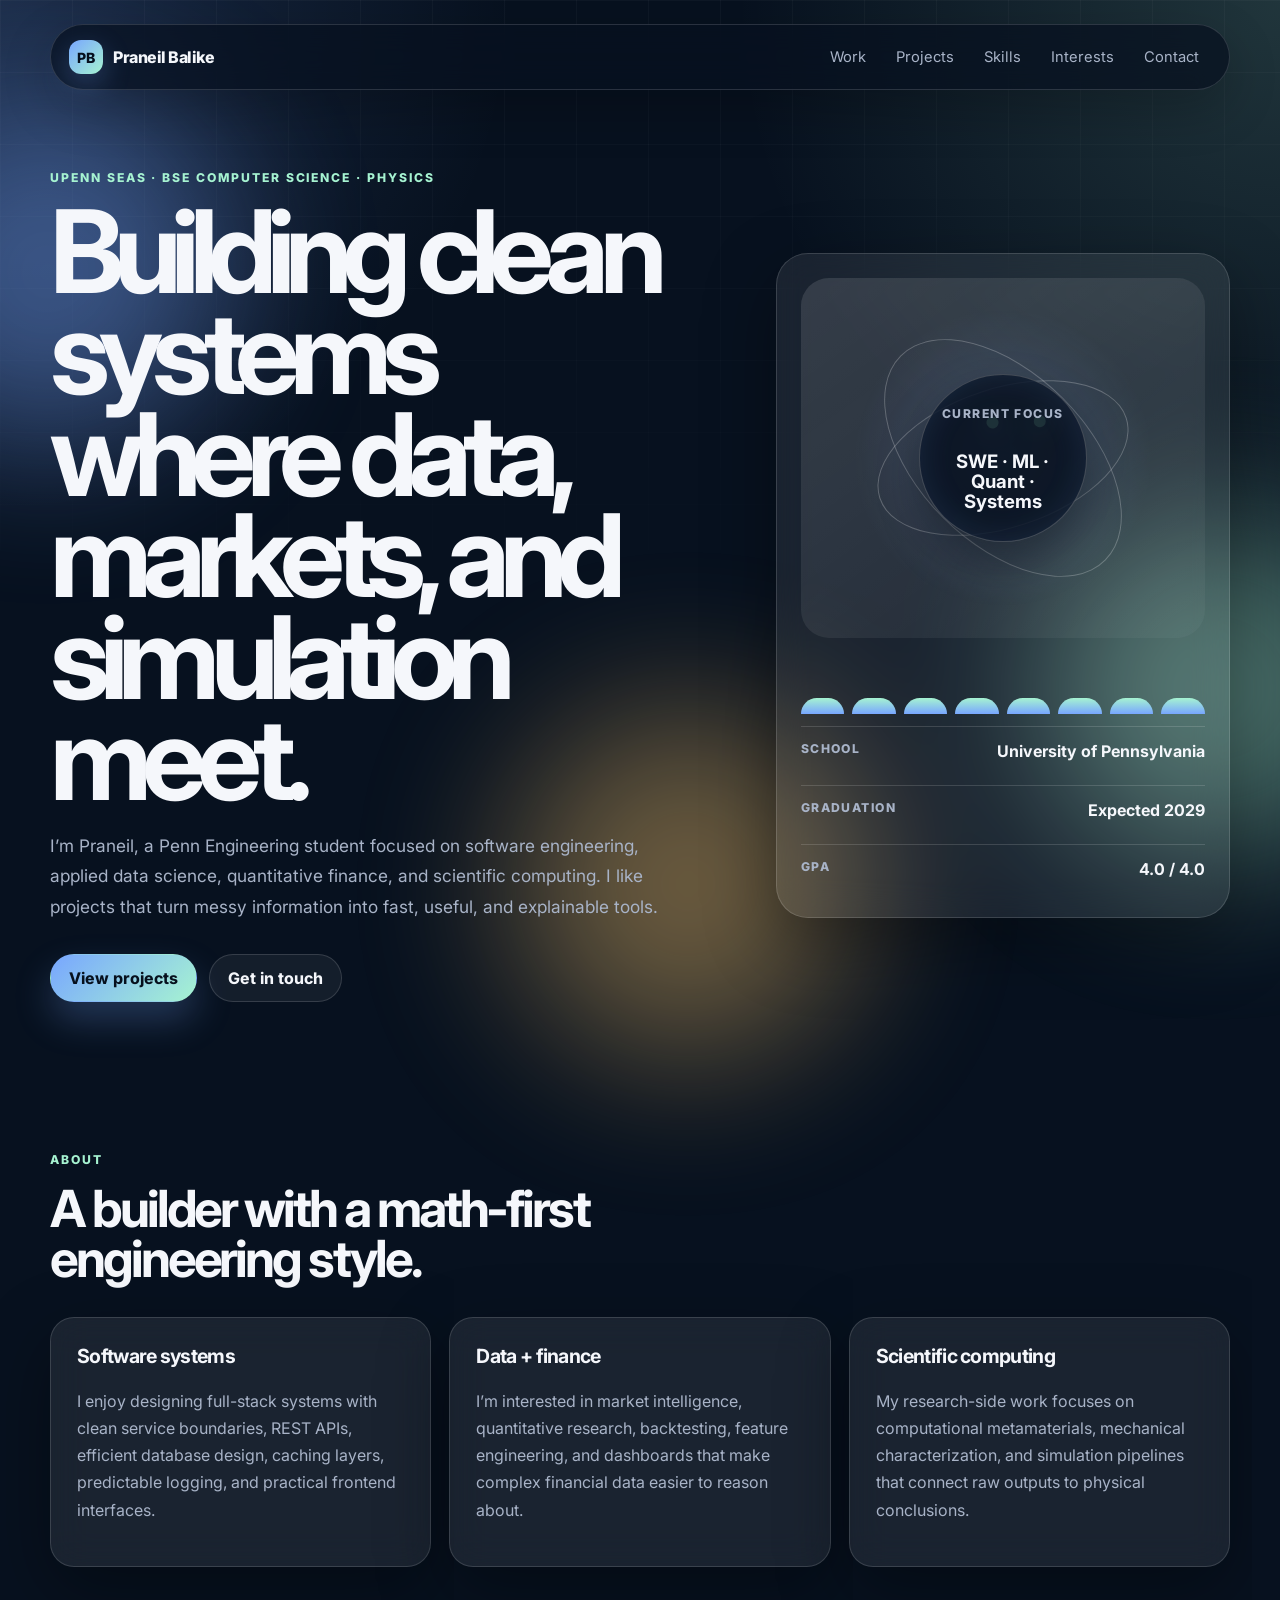
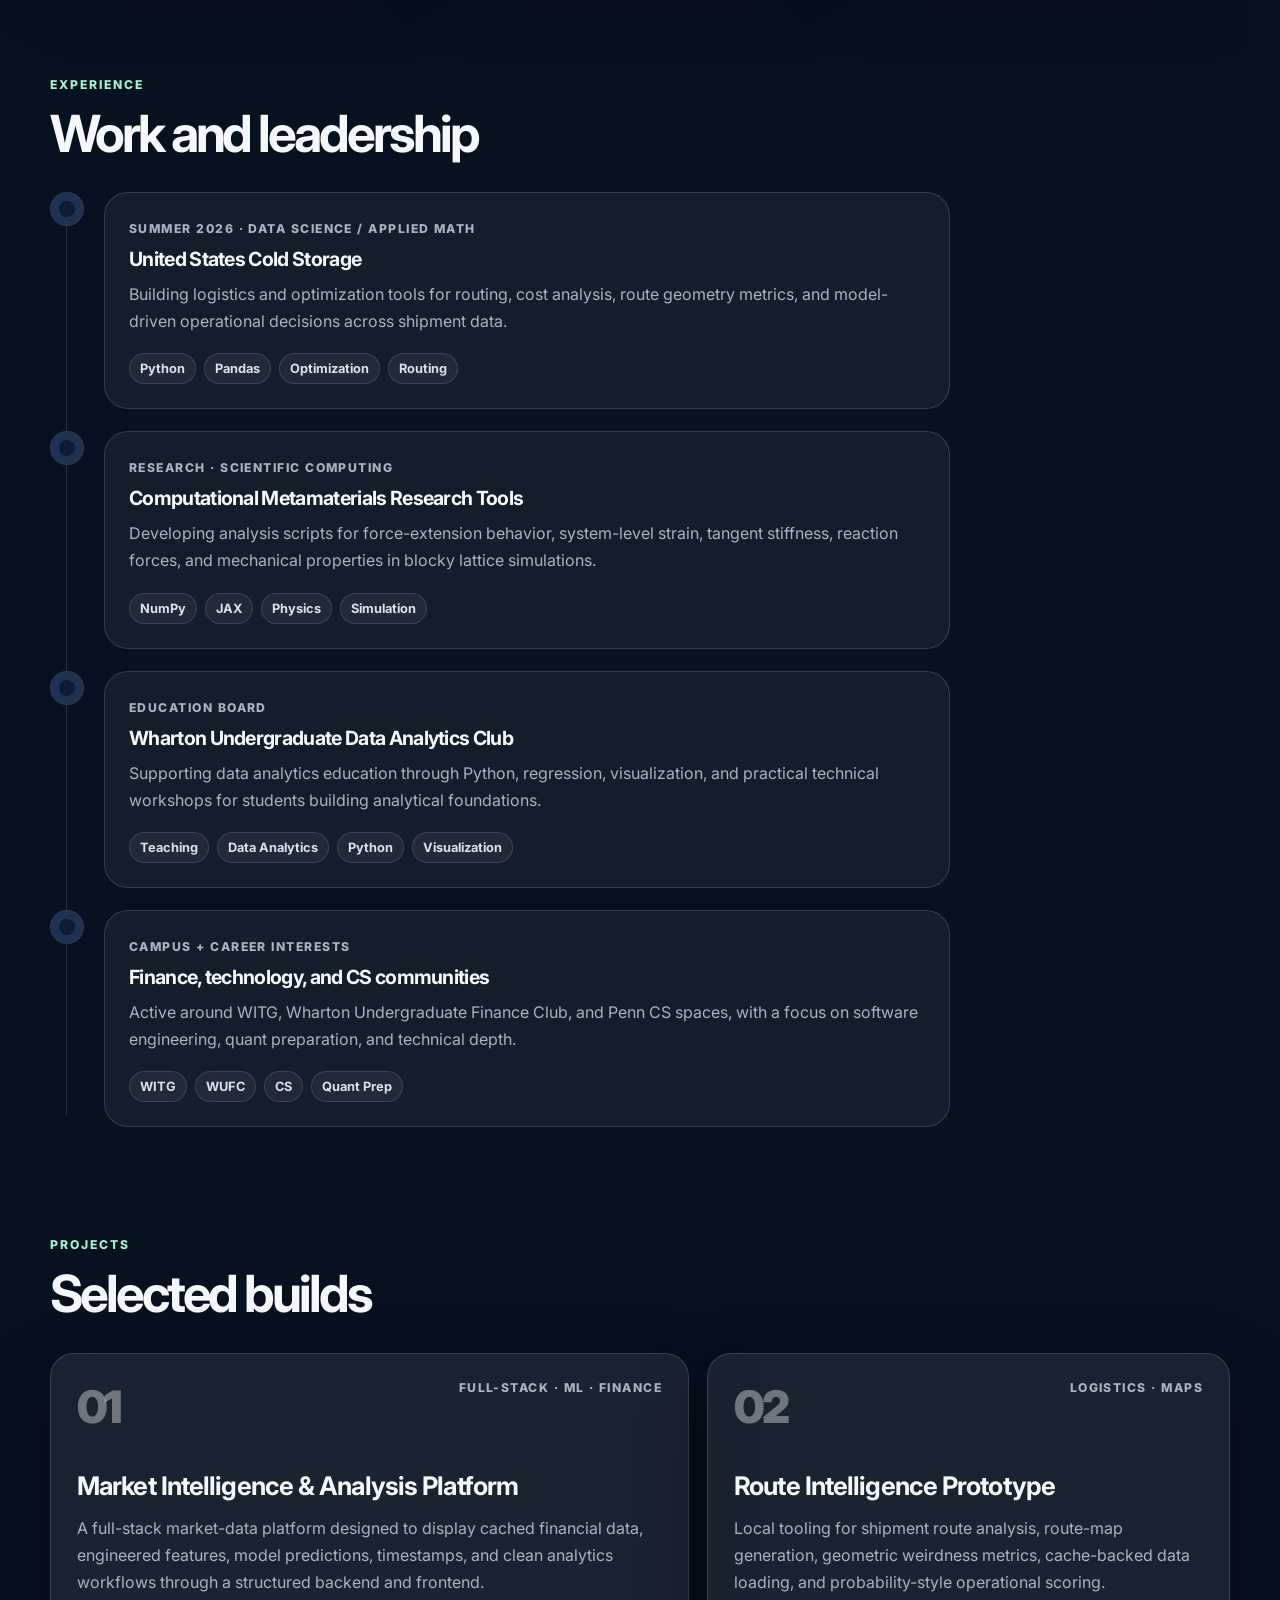
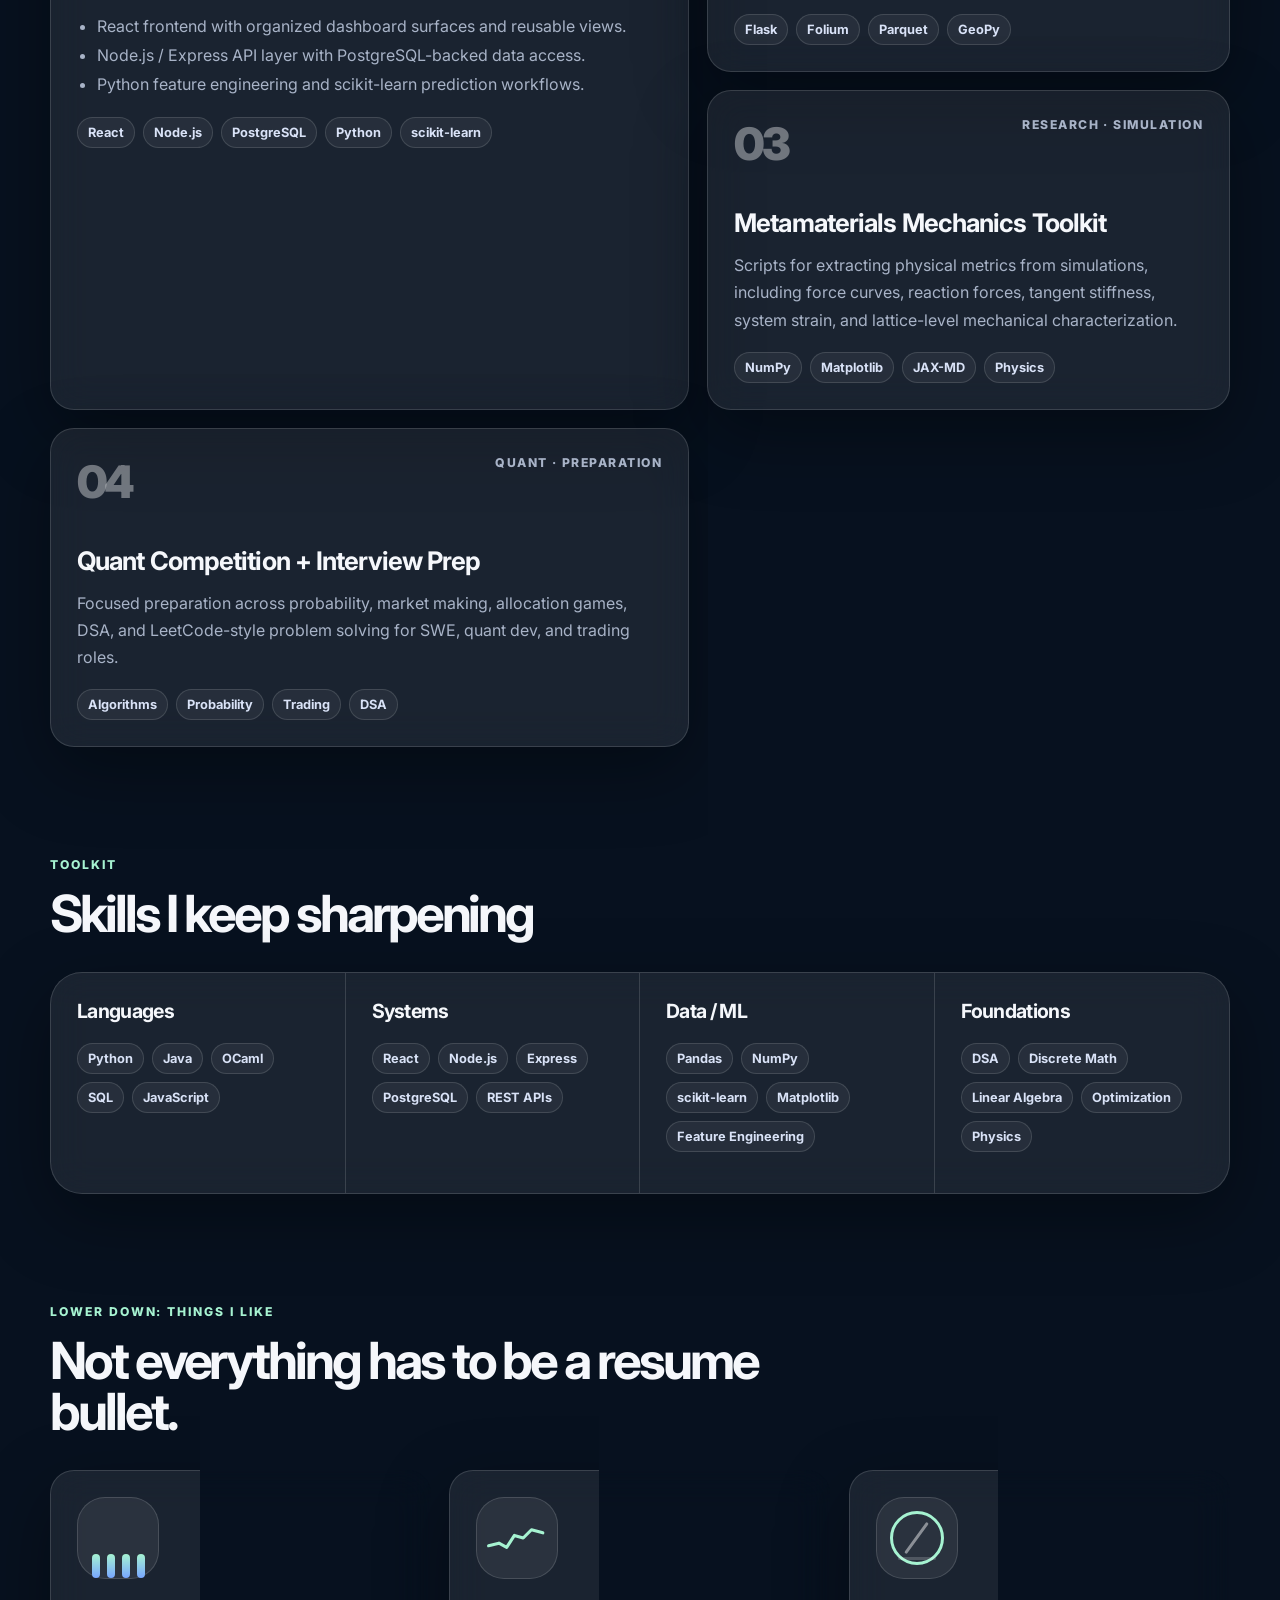
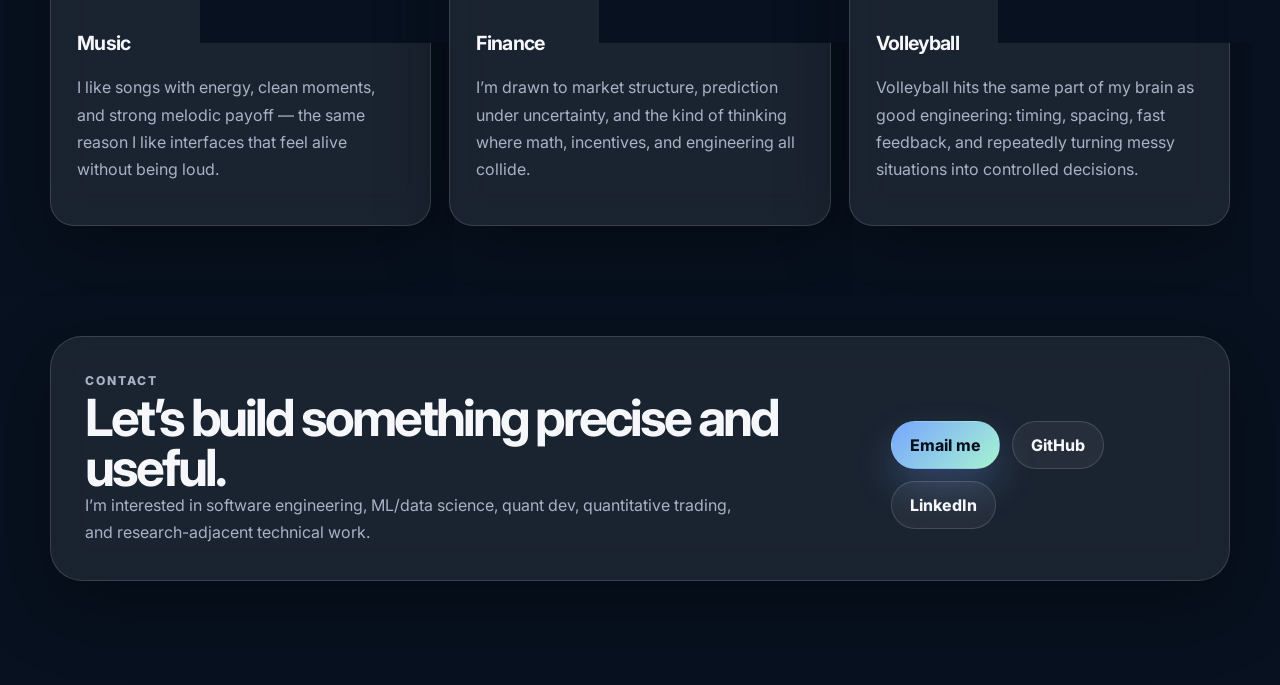
==== index.html @ a68d3786 "fixed directory" ====
<!DOCTYPE html>
<html lang="en">
  <head>
    <meta charset="UTF-8" />
    <meta name="viewport" content="width=device-width, initial-scale=1.0" />
    <meta
      name="description"
      content="Personal website for Praneil Balike — Computer Science and Physics student at the University of Pennsylvania building data systems, market intelligence tools, and scientific computing pipelines."
    />
    <title>Praneil Balike</title>
    <link rel="icon" type="image/svg+xml" href="assets/favicon.svg" />
    <link rel="preconnect" href="https://fonts.googleapis.com" />
    <link rel="preconnect" href="https://fonts.gstatic.com" crossorigin />
    <link
      href="https://fonts.googleapis.com/css2?family=Inter:wght@400;500;600;700;800&display=swap"
      rel="stylesheet"
    />
    <link rel="stylesheet" href="css/styles.css" />
  </head>
  <body>
    <div class="page-shell">
      <div class="ambient ambient-one"></div>
      <div class="ambient ambient-two"></div>
      <div class="ambient ambient-three"></div>

      <header class="site-header">
        <a class="brand" href="#top" aria-label="Praneil Balike home">
          <span class="brand-mark">PB</span>
          <span>Praneil Balike</span>
        </a>

        <nav class="nav-links" aria-label="Main navigation">
          <a href="#work">Work</a>
          <a href="#projects">Projects</a>
          <a href="#skills">Skills</a>
          <a href="#interests">Interests</a>
          <a href="#contact">Contact</a>
        </nav>

        <button class="nav-toggle" aria-label="Open navigation" aria-expanded="false">
          <span></span>
          <span></span>
        </button>
      </header>

      <main id="top">
        <section class="hero section-grid">
          <div class="hero-copy reveal">
            <p class="eyebrow">UPenn SEAS · BSE Computer Science · Physics</p>
            <h1>Building clean systems where data, markets, and simulation meet.</h1>
            <p class="hero-text">
              I’m Praneil, a Penn Engineering student focused on software engineering,
              applied data science, quantitative finance, and scientific computing. I like
              projects that turn messy information into fast, useful, and explainable tools.
            </p>
            <div class="hero-actions">
              <a class="button primary" href="#projects">View projects</a>
              <a class="button secondary" href="#contact">Get in touch</a>
            </div>
          </div>

          <aside class="hero-card reveal delay-1" aria-label="Profile snapshot">
            <div class="orbital-card">
              <div class="orbit orbit-one"></div>
              <div class="orbit orbit-two"></div>
              <div class="profile-core">
                <span class="core-label">Current focus</span>
                <strong>SWE · ML · Quant · Systems</strong>
              </div>
            </div>
            <div class="signal-strip">
              <span></span>
              <span></span>
              <span></span>
              <span></span>
              <span></span>
              <span></span>
              <span></span>
              <span></span>
            </div>
            <ul class="quick-stats">
              <li>
                <span>School</span>
                <strong>University of Pennsylvania</strong>
              </li>
              <li>
                <span>Graduation</span>
                <strong>Expected 2029</strong>
              </li>
              <li>
                <span>GPA</span>
                <strong>4.0 / 4.0</strong>
              </li>
            </ul>
          </aside>
        </section>

        <section class="section about reveal" aria-labelledby="about-title">
          <div class="section-heading">
            <p class="eyebrow">About</p>
            <h2 id="about-title">A builder with a math-first engineering style.</h2>
          </div>
          <div class="about-grid">
            <article class="glass-card">
              <h3>Software systems</h3>
              <p>
                I enjoy designing full-stack systems with clean service boundaries, REST APIs,
                efficient database design, caching layers, predictable logging, and practical
                frontend interfaces.
              </p>
            </article>
            <article class="glass-card">
              <h3>Data + finance</h3>
              <p>
                I’m interested in market intelligence, quantitative research, backtesting,
                feature engineering, and dashboards that make complex financial data easier to
                reason about.
              </p>
            </article>
            <article class="glass-card">
              <h3>Scientific computing</h3>
              <p>
                My research-side work focuses on computational metamaterials, mechanical
                characterization, and simulation pipelines that connect raw outputs to physical
                conclusions.
              </p>
            </article>
          </div>
        </section>

        <section class="section timeline-section" id="work" aria-labelledby="work-title">
          <div class="section-heading reveal">
            <p class="eyebrow">Experience</p>
            <h2 id="work-title">Work and leadership</h2>
          </div>

          <div class="timeline">
            <article class="timeline-item reveal">
              <div class="timeline-dot"></div>
              <div class="timeline-content">
                <span class="meta">Summer 2026 · Data Science / Applied Math</span>
                <h3>United States Cold Storage</h3>
                <p>
                  Building logistics and optimization tools for routing, cost analysis, route
                  geometry metrics, and model-driven operational decisions across shipment data.
                </p>
                <div class="tags">
                  <span>Python</span><span>Pandas</span><span>Optimization</span><span>Routing</span>
                </div>
              </div>
            </article>

            <article class="timeline-item reveal">
              <div class="timeline-dot"></div>
              <div class="timeline-content">
                <span class="meta">Research · Scientific Computing</span>
                <h3>Computational Metamaterials Research Tools</h3>
                <p>
                  Developing analysis scripts for force-extension behavior, system-level strain,
                  tangent stiffness, reaction forces, and mechanical properties in blocky lattice
                  simulations.
                </p>
                <div class="tags">
                  <span>NumPy</span><span>JAX</span><span>Physics</span><span>Simulation</span>
                </div>
              </div>
            </article>

            <article class="timeline-item reveal">
              <div class="timeline-dot"></div>
              <div class="timeline-content">
                <span class="meta">Education Board</span>
                <h3>Wharton Undergraduate Data Analytics Club</h3>
                <p>
                  Supporting data analytics education through Python, regression, visualization,
                  and practical technical workshops for students building analytical foundations.
                </p>
                <div class="tags">
                  <span>Teaching</span><span>Data Analytics</span><span>Python</span><span>Visualization</span>
                </div>
              </div>
            </article>

            <article class="timeline-item reveal">
              <div class="timeline-dot"></div>
              <div class="timeline-content">
                <span class="meta">Campus + career interests</span>
                <h3>Finance, technology, and CS communities</h3>
                <p>
                  Active around WITG, Wharton Undergraduate Finance Club, and Penn CS spaces,
                  with a focus on software engineering, quant preparation, and technical depth.
                </p>
                <div class="tags">
                  <span>WITG</span><span>WUFC</span><span>CS</span><span>Quant Prep</span>
                </div>
              </div>
            </article>
          </div>
        </section>

        <section class="section projects" id="projects" aria-labelledby="projects-title">
          <div class="section-heading reveal">
            <p class="eyebrow">Projects</p>
            <h2 id="projects-title">Selected builds</h2>
          </div>

          <div class="project-grid">
            <article class="project-card featured reveal">
              <div class="project-topline">
                <span>01</span>
                <div class="project-status">Full-stack · ML · Finance</div>
              </div>
              <h3>Market Intelligence & Analysis Platform</h3>
              <p>
                A full-stack market-data platform designed to display cached financial data,
                engineered features, model predictions, timestamps, and clean analytics workflows
                through a structured backend and frontend.
              </p>
              <ul>
                <li>React frontend with organized dashboard surfaces and reusable views.</li>
                <li>Node.js / Express API layer with PostgreSQL-backed data access.</li>
                <li>Python feature engineering and scikit-learn prediction workflows.</li>
              </ul>
              <div class="tags">
                <span>React</span><span>Node.js</span><span>PostgreSQL</span><span>Python</span><span>scikit-learn</span>
              </div>
            </article>

            <article class="project-card reveal delay-1">
              <div class="project-topline">
                <span>02</span>
                <div class="project-status">Logistics · Maps</div>
              </div>
              <h3>Route Intelligence Prototype</h3>
              <p>
                Local tooling for shipment route analysis, route-map generation, geometric
                weirdness metrics, cache-backed data loading, and probability-style operational
                scoring.
              </p>
              <div class="tags">
                <span>Flask</span><span>Folium</span><span>Parquet</span><span>GeoPy</span>
              </div>
            </article>

            <article class="project-card reveal delay-2">
              <div class="project-topline">
                <span>03</span>
                <div class="project-status">Research · Simulation</div>
              </div>
              <h3>Metamaterials Mechanics Toolkit</h3>
              <p>
                Scripts for extracting physical metrics from simulations, including force curves,
                reaction forces, tangent stiffness, system strain, and lattice-level mechanical
                characterization.
              </p>
              <div class="tags">
                <span>NumPy</span><span>Matplotlib</span><span>JAX-MD</span><span>Physics</span>
              </div>
            </article>

            <article class="project-card reveal delay-3">
              <div class="project-topline">
                <span>04</span>
                <div class="project-status">Quant · Preparation</div>
              </div>
              <h3>Quant Competition + Interview Prep</h3>
              <p>
                Focused preparation across probability, market making, allocation games, DSA,
                and LeetCode-style problem solving for SWE, quant dev, and trading roles.
              </p>
              <div class="tags">
                <span>Algorithms</span><span>Probability</span><span>Trading</span><span>DSA</span>
              </div>
            </article>
          </div>
        </section>

        <section class="section skills" id="skills" aria-labelledby="skills-title">
          <div class="section-heading reveal">
            <p class="eyebrow">Toolkit</p>
            <h2 id="skills-title">Skills I keep sharpening</h2>
          </div>

          <div class="skill-board reveal">
            <div class="skill-column">
              <h3>Languages</h3>
              <div class="skill-pills">
                <span>Python</span><span>Java</span><span>OCaml</span><span>SQL</span><span>JavaScript</span>
              </div>
            </div>
            <div class="skill-column">
              <h3>Systems</h3>
              <div class="skill-pills">
                <span>React</span><span>Node.js</span><span>Express</span><span>PostgreSQL</span><span>REST APIs</span>
              </div>
            </div>
            <div class="skill-column">
              <h3>Data / ML</h3>
              <div class="skill-pills">
                <span>Pandas</span><span>NumPy</span><span>scikit-learn</span><span>Matplotlib</span><span>Feature Engineering</span>
              </div>
            </div>
            <div class="skill-column">
              <h3>Foundations</h3>
              <div class="skill-pills">
                <span>DSA</span><span>Discrete Math</span><span>Linear Algebra</span><span>Optimization</span><span>Physics</span>
              </div>
            </div>
          </div>
        </section>

        <section class="section interests" id="interests" aria-labelledby="interests-title">
          <div class="section-heading reveal">
            <p class="eyebrow">Lower down: things I like</p>
            <h2 id="interests-title">Not everything has to be a resume bullet.</h2>
          </div>

          <div class="interest-grid">
            <article class="interest-card music reveal">
              <div class="icon-wrap music-bars" aria-hidden="true">
                <span></span><span></span><span></span><span></span>
              </div>
              <h3>Music</h3>
              <p>
                I like songs with energy, clean moments, and strong melodic payoff — the same
                reason I like interfaces that feel alive without being loud.
              </p>
            </article>

            <article class="interest-card finance reveal delay-1">
              <div class="icon-wrap mini-chart" aria-hidden="true">
                <svg viewBox="0 0 120 60" role="img">
                  <polyline points="5,45 25,40 40,48 55,25 72,30 88,14 110,20" />
                </svg>
              </div>
              <h3>Finance</h3>
              <p>
                I’m drawn to market structure, prediction under uncertainty, and the kind of
                thinking where math, incentives, and engineering all collide.
              </p>
            </article>

            <article class="interest-card volleyball reveal delay-2">
              <div class="icon-wrap volleyball-orbit" aria-hidden="true">
                <span></span>
              </div>
              <h3>Volleyball</h3>
              <p>
                Volleyball hits the same part of my brain as good engineering: timing, spacing,
                fast feedback, and repeatedly turning messy situations into controlled decisions.
              </p>
            </article>
          </div>
        </section>

        <section class="section contact reveal" id="contact" aria-labelledby="contact-title">
          <div>
            <p class="eyebrow">Contact</p>
            <h2 id="contact-title">Let’s build something precise and useful.</h2>
            <p>
              I’m interested in software engineering, ML/data science, quant dev, quantitative
              trading, and research-adjacent technical work.
            </p>
          </div>
          <div class="contact-actions">
            <a class="button primary" href="mailto:your.email@example.com">Email me</a>
            <a class="button secondary" href="https://github.com/your-github-username" target="_blank" rel="noreferrer">GitHub</a>
            <a class="button secondary" href="https://www.linkedin.com/in/your-linkedin-slug" target="_blank" rel="noreferrer">LinkedIn</a>
          </div>
        </section>
      </main>
    </div>

    <script src="js/main.js"></script>
  </body>
</html>
---- css/styles.css ----
:root {
  --bg: #07111f;
  --bg-soft: #0d1c30;
  --card: rgba(255, 255, 255, 0.08);
  --card-strong: rgba(255, 255, 255, 0.13);
  --text: #f5f7fb;
  --muted: #a8b3c7;
  --line: rgba(255, 255, 255, 0.14);
  --accent: #78a6ff;
  --accent-strong: #a6f3d1;
  --accent-warm: #f5c26b;
  --shadow: 0 24px 70px rgba(0, 0, 0, 0.35);
  --radius-xl: 32px;
  --radius-lg: 24px;
  --radius-md: 18px;
  --max-width: 1180px;
}

* {
  box-sizing: border-box;
}

html {
  scroll-behavior: smooth;
}

body {
  margin: 0;
  font-family: "Inter", system-ui, -apple-system, BlinkMacSystemFont, "Segoe UI", sans-serif;
  color: var(--text);
  background:
    radial-gradient(circle at top left, rgba(120, 166, 255, 0.18), transparent 32rem),
    radial-gradient(circle at top right, rgba(166, 243, 209, 0.16), transparent 34rem),
    var(--bg);
  min-height: 100vh;
  overflow-x: hidden;
}

body.nav-open {
  overflow: hidden;
}

body::before {
  content: "";
  position: fixed;
  inset: 0;
  pointer-events: none;
  background-image:
    linear-gradient(rgba(255, 255, 255, 0.035) 1px, transparent 1px),
    linear-gradient(90deg, rgba(255, 255, 255, 0.035) 1px, transparent 1px);
  background-size: 72px 72px;
  mask-image: linear-gradient(to bottom, rgba(0, 0, 0, 0.9), transparent 75%);
}

a {
  color: inherit;
  text-decoration: none;
}

button,
a {
  -webkit-tap-highlight-color: transparent;
}

.page-shell {
  position: relative;
  isolation: isolate;
  padding: 24px;
}

.ambient {
  position: fixed;
  width: 22rem;
  height: 22rem;
  border-radius: 999px;
  filter: blur(80px);
  opacity: 0.42;
  pointer-events: none;
  z-index: -1;
  animation: drift 14s ease-in-out infinite alternate;
}

.ambient-one {
  top: 6rem;
  left: -8rem;
  background: var(--accent);
}

.ambient-two {
  right: -7rem;
  top: 32rem;
  background: var(--accent-strong);
  animation-delay: -4s;
}

.ambient-three {
  left: 40%;
  bottom: -10rem;
  background: var(--accent-warm);
  animation-delay: -8s;
}

@keyframes drift {
  from {
    transform: translate3d(0, 0, 0) scale(1);
  }
  to {
    transform: translate3d(42px, -28px, 0) scale(1.08);
  }
}

.site-header {
  width: min(var(--max-width), calc(100vw - 48px));
  margin: 0 auto;
  position: sticky;
  top: 18px;
  z-index: 20;
  display: flex;
  align-items: center;
  justify-content: space-between;
  gap: 24px;
  padding: 14px 18px;
  border: 1px solid var(--line);
  background: rgba(7, 17, 31, 0.74);
  backdrop-filter: blur(18px);
  border-radius: 999px;
  box-shadow: 0 18px 50px rgba(0, 0, 0, 0.22);
}

.brand {
  display: inline-flex;
  align-items: center;
  gap: 10px;
  font-weight: 800;
  letter-spacing: -0.03em;
}

.brand-mark {
  display: grid;
  place-items: center;
  width: 34px;
  height: 34px;
  border-radius: 12px;
  background: linear-gradient(135deg, var(--accent), var(--accent-strong));
  color: #06101d;
  font-size: 0.88rem;
  box-shadow: 0 10px 28px rgba(120, 166, 255, 0.28);
}

.nav-links {
  display: flex;
  align-items: center;
  gap: 6px;
  color: var(--muted);
  font-size: 0.92rem;
}

.nav-links a {
  padding: 9px 12px;
  border-radius: 999px;
  transition: color 180ms ease, background 180ms ease;
}

.nav-links a:hover,
.nav-links a:focus-visible {
  color: var(--text);
  background: rgba(255, 255, 255, 0.08);
}

.nav-toggle {
  display: none;
  border: 0;
  background: transparent;
  color: var(--text);
  width: 42px;
  height: 42px;
  border-radius: 14px;
  cursor: pointer;
}

.nav-toggle span {
  display: block;
  width: 21px;
  height: 2px;
  margin: 6px auto;
  background: var(--text);
  transition: transform 180ms ease;
}

main {
  width: min(var(--max-width), calc(100vw - 48px));
  margin: 0 auto;
}

.section {
  margin-top: 110px;
}

.section-grid {
  display: grid;
  grid-template-columns: minmax(0, 1.08fr) minmax(320px, 0.72fr);
  gap: 44px;
  align-items: center;
}

.hero {
  min-height: calc(100vh - 120px);
  padding: 80px 0 40px;
}

.eyebrow {
  margin: 0 0 16px;
  color: var(--accent-strong);
  text-transform: uppercase;
  letter-spacing: 0.16em;
  font-size: 0.76rem;
  font-weight: 800;
}

h1,
h2,
h3,
p {
  margin-top: 0;
}

h1 {
  max-width: 800px;
  margin-bottom: 22px;
  font-size: clamp(3.3rem, 9vw, 7.9rem);
  line-height: 0.88;
  letter-spacing: -0.085em;
}

h2 {
  margin-bottom: 0;
  font-size: clamp(2rem, 4vw, 4rem);
  line-height: 0.98;
  letter-spacing: -0.06em;
}

h3 {
  font-size: 1.22rem;
  letter-spacing: -0.035em;
}

.hero-text {
  max-width: 650px;
  color: var(--muted);
  font-size: 1.08rem;
  line-height: 1.75;
}

.hero-actions,
.contact-actions {
  display: flex;
  flex-wrap: wrap;
  gap: 12px;
  margin-top: 32px;
}

.button {
  display: inline-flex;
  align-items: center;
  justify-content: center;
  min-height: 48px;
  padding: 0 18px;
  border-radius: 999px;
  border: 1px solid var(--line);
  font-weight: 750;
  transition: transform 180ms ease, border-color 180ms ease, background 180ms ease;
}

.button:hover,
.button:focus-visible {
  transform: translateY(-2px);
}

.button.primary {
  background: linear-gradient(135deg, var(--accent), var(--accent-strong));
  color: #06101d;
  border-color: transparent;
  box-shadow: 0 18px 36px rgba(120, 166, 255, 0.25);
}

.button.secondary {
  color: var(--text);
  background: rgba(255, 255, 255, 0.055);
}

.hero-card,
.glass-card,
.project-card,
.skill-board,
.interest-card,
.contact {
  border: 1px solid var(--line);
  background: var(--card);
  box-shadow: var(--shadow);
  backdrop-filter: blur(18px);
}

.hero-card {
  padding: 24px;
  border-radius: var(--radius-xl);
  overflow: hidden;
}

.orbital-card {
  position: relative;
  display: grid;
  place-items: center;
  height: 360px;
  border-radius: 28px;
  background:
    linear-gradient(145deg, rgba(255, 255, 255, 0.12), rgba(255, 255, 255, 0.035)),
    radial-gradient(circle at 50% 50%, rgba(120, 166, 255, 0.2), transparent 55%);
  overflow: hidden;
}

.orbit {
  position: absolute;
  border: 1px solid rgba(255, 255, 255, 0.24);
  border-radius: 50%;
  animation: spin 18s linear infinite;
}

.orbit::before {
  content: "";
  position: absolute;
  width: 12px;
  height: 12px;
  border-radius: 999px;
  background: var(--accent-strong);
  top: 26px;
  left: 48%;
  box-shadow: 0 0 22px var(--accent-strong);
}

.orbit-one {
  width: 260px;
  height: 140px;
  transform: rotate(-18deg);
}

.orbit-two {
  width: 290px;
  height: 170px;
  transform: rotate(45deg);
  animation-duration: 26s;
  animation-direction: reverse;
}

.profile-core {
  position: relative;
  z-index: 2;
  width: 168px;
  height: 168px;
  display: grid;
  place-items: center;
  text-align: center;
  padding: 20px;
  border-radius: 50%;
  background: rgba(7, 17, 31, 0.86);
  border: 1px solid rgba(255, 255, 255, 0.22);
  box-shadow: inset 0 0 32px rgba(120, 166, 255, 0.12), 0 20px 40px rgba(0, 0, 0, 0.35);
}

.profile-core strong {
  display: block;
  margin-top: 8px;
  line-height: 1.08;
  font-size: 1.16rem;
}

.core-label,
.quick-stats span,
.meta,
.project-status {
  color: var(--muted);
  font-size: 0.76rem;
  text-transform: uppercase;
  letter-spacing: 0.12em;
  font-weight: 800;
}

@keyframes spin {
  from {
    rotate: 0deg;
  }
  to {
    rotate: 360deg;
  }
}

.signal-strip {
  display: grid;
  grid-template-columns: repeat(8, 1fr);
  gap: 8px;
  align-items: end;
  height: 54px;
  margin: 22px 0 12px;
}

.signal-strip span {
  display: block;
  border-radius: 999px 999px 8px 8px;
  background: linear-gradient(to top, var(--accent), var(--accent-strong));
  min-height: 16px;
  animation: equalize 1.7s ease-in-out infinite;
}

.signal-strip span:nth-child(2n) {
  animation-delay: -0.4s;
}

.signal-strip span:nth-child(3n) {
  animation-delay: -0.8s;
}

.signal-strip span:nth-child(4n) {
  animation-delay: -1.2s;
}

@keyframes equalize {
  0%,
  100% {
    height: 22px;
    opacity: 0.62;
  }
  50% {
    height: 54px;
    opacity: 1;
  }
}

.quick-stats {
  list-style: none;
  padding: 0;
  margin: 0;
  display: grid;
  gap: 10px;
}

.quick-stats li {
  display: flex;
  justify-content: space-between;
  gap: 18px;
  padding: 14px 0;
  border-top: 1px solid var(--line);
}

.quick-stats strong {
  text-align: right;
}

.section-heading {
  max-width: 780px;
  margin-bottom: 34px;
}

.about-grid {
  display: grid;
  grid-template-columns: repeat(3, 1fr);
  gap: 18px;
}

.glass-card,
.project-card,
.interest-card {
  border-radius: var(--radius-lg);
  padding: 26px;
}

.glass-card p,
.project-card p,
.timeline-content p,
.interest-card p,
.contact p {
  color: var(--muted);
  line-height: 1.7;
}

.timeline {
  position: relative;
  display: grid;
  gap: 22px;
  max-width: 900px;
}

.timeline::before {
  content: "";
  position: absolute;
  left: 16px;
  top: 12px;
  bottom: 12px;
  width: 1px;
  background: var(--line);
}

.timeline-item {
  position: relative;
  display: grid;
  grid-template-columns: 34px minmax(0, 1fr);
  gap: 20px;
}

.timeline-dot {
  position: relative;
  z-index: 1;
  width: 34px;
  height: 34px;
  border-radius: 999px;
  border: 1px solid var(--line);
  background: var(--bg-soft);
  box-shadow: inset 0 0 0 8px rgba(120, 166, 255, 0.16);
}

.timeline-content {
  padding: 24px;
  border: 1px solid var(--line);
  border-radius: var(--radius-lg);
  background: rgba(255, 255, 255, 0.055);
}

.timeline-content h3 {
  margin: 10px 0 10px;
}

.tags,
.skill-pills {
  display: flex;
  flex-wrap: wrap;
  gap: 8px;
  margin-top: 18px;
}

.tags span,
.skill-pills span {
  padding: 7px 10px;
  border: 1px solid rgba(255, 255, 255, 0.13);
  border-radius: 999px;
  color: #d9e2f7;
  background: rgba(255, 255, 255, 0.055);
  font-size: 0.8rem;
  font-weight: 700;
}

.project-grid {
  display: grid;
  grid-template-columns: 1.1fr 0.9fr;
  gap: 18px;
}

.project-card {
  position: relative;
  overflow: hidden;
  transition: transform 180ms ease, border-color 180ms ease, background 180ms ease;
}

.project-card::after {
  content: "";
  position: absolute;
  inset: auto -20% -55% -20%;
  height: 220px;
  background: radial-gradient(circle at center, rgba(120, 166, 255, 0.16), transparent 70%);
  opacity: 0;
  transition: opacity 180ms ease;
}

.project-card:hover {
  transform: translateY(-4px);
  border-color: rgba(166, 243, 209, 0.32);
  background: var(--card-strong);
}

.project-card:hover::after {
  opacity: 1;
}

.project-card.featured {
  grid-row: span 2;
}

.project-topline {
  display: flex;
  justify-content: space-between;
  gap: 18px;
  margin-bottom: 36px;
}

.project-topline > span {
  color: rgba(255, 255, 255, 0.38);
  font-weight: 900;
  font-size: 2.8rem;
  letter-spacing: -0.08em;
}

.project-card h3 {
  font-size: clamp(1.5rem, 2vw, 2.2rem);
  margin-bottom: 14px;
}

.project-card ul {
  color: var(--muted);
  line-height: 1.8;
  padding-left: 20px;
}

.skill-board {
  border-radius: var(--radius-xl);
  display: grid;
  grid-template-columns: repeat(4, 1fr);
  gap: 0;
  overflow: hidden;
}

.skill-column {
  padding: 26px;
  min-height: 220px;
  border-right: 1px solid var(--line);
}

.skill-column:last-child {
  border-right: 0;
}

.skill-column h3 {
  margin-bottom: 20px;
}

.interest-grid {
  display: grid;
  grid-template-columns: repeat(3, 1fr);
  gap: 18px;
}

.interest-card {
  min-height: 320px;
  display: flex;
  flex-direction: column;
  justify-content: space-between;
}

.icon-wrap {
  display: grid;
  place-items: center;
  width: 82px;
  height: 82px;
  border-radius: 28px;
  background: rgba(255, 255, 255, 0.07);
  border: 1px solid var(--line);
  margin-bottom: 52px;
}

.music-bars {
  display: flex;
  align-items: end;
  justify-content: center;
  gap: 7px;
}

.music-bars span {
  width: 8px;
  height: 24px;
  border-radius: 999px;
  background: linear-gradient(to top, var(--accent), var(--accent-strong));
  animation: equalize 1.2s ease-in-out infinite;
}

.music-bars span:nth-child(2) {
  animation-delay: -0.2s;
}

.music-bars span:nth-child(3) {
  animation-delay: -0.5s;
}

.music-bars span:nth-child(4) {
  animation-delay: -0.8s;
}

.mini-chart svg {
  width: 62px;
  height: 40px;
}

.mini-chart polyline {
  fill: none;
  stroke: var(--accent-strong);
  stroke-width: 6;
  stroke-linecap: round;
  stroke-linejoin: round;
  stroke-dasharray: 170;
  animation: drawLine 2.4s ease-in-out infinite alternate;
}

@keyframes drawLine {
  from {
    stroke-dashoffset: 170;
  }
  to {
    stroke-dashoffset: 0;
  }
}

.volleyball-orbit {
  position: relative;
}

.volleyball-orbit::before,
.volleyball-orbit::after,
.volleyball-orbit span {
  content: "";
  position: absolute;
  border-radius: 999px;
}

.volleyball-orbit::before {
  width: 48px;
  height: 48px;
  border: 3px solid var(--accent-strong);
  animation: ballFloat 2.2s ease-in-out infinite;
}

.volleyball-orbit::after {
  width: 38px;
  height: 3px;
  background: rgba(255, 255, 255, 0.18);
  bottom: 18px;
  animation: shadowPulse 2.2s ease-in-out infinite;
}

.volleyball-orbit span {
  width: 3px;
  height: 38px;
  background: rgba(255, 255, 255, 0.46);
  rotate: 36deg;
  animation: ballFloat 2.2s ease-in-out infinite;
}

@keyframes ballFloat {
  0%,
  100% {
    transform: translateY(7px) rotate(0deg);
  }
  50% {
    transform: translateY(-8px) rotate(18deg);
  }
}

@keyframes shadowPulse {
  0%,
  100% {
    transform: scaleX(1);
    opacity: 0.32;
  }
  50% {
    transform: scaleX(0.62);
    opacity: 0.16;
  }
}

.contact {
  display: flex;
  align-items: center;
  justify-content: space-between;
  gap: 32px;
  border-radius: var(--radius-xl);
  padding: 34px;
  margin-bottom: 80px;
}

.contact p {
  max-width: 660px;
  margin-bottom: 0;
}

.reveal {
  opacity: 0;
  transform: translateY(24px);
  transition: opacity 650ms ease, transform 650ms ease;
}

.reveal.visible {
  opacity: 1;
  transform: translateY(0);
}

.delay-1 {
  transition-delay: 90ms;
}

.delay-2 {
  transition-delay: 180ms;
}

.delay-3 {
  transition-delay: 270ms;
}

@media (max-width: 900px) {
  .page-shell {
    padding: 16px;
  }

  .site-header,
  main {
    width: min(var(--max-width), calc(100vw - 32px));
  }

  .nav-toggle {
    display: block;
  }

  .nav-links {
    position: fixed;
    inset: 78px 16px auto 16px;
    display: grid;
    gap: 8px;
    padding: 16px;
    border: 1px solid var(--line);
    border-radius: 24px;
    background: rgba(7, 17, 31, 0.96);
    box-shadow: var(--shadow);
    opacity: 0;
    pointer-events: none;
    transform: translateY(-10px);
    transition: opacity 180ms ease, transform 180ms ease;
  }

  .nav-links.open {
    opacity: 1;
    pointer-events: auto;
    transform: translateY(0);
  }

  .nav-open .nav-toggle span:first-child {
    transform: translateY(4px) rotate(45deg);
  }

  .nav-open .nav-toggle span:last-child {
    transform: translateY(-4px) rotate(-45deg);
  }

  .section-grid,
  .about-grid,
  .project-grid,
  .skill-board,
  .interest-grid,
  .contact {
    grid-template-columns: 1fr;
  }

  .hero {
    padding-top: 72px;
  }

  .hero-card {
    max-width: 520px;
  }

  .skill-column {
    border-right: 0;
    border-bottom: 1px solid var(--line);
    min-height: auto;
  }

  .skill-column:last-child {
    border-bottom: 0;
  }

  .project-card.featured {
    grid-row: auto;
  }

  .contact {
    align-items: stretch;
  }
}

@media (max-width: 560px) {
  .site-header {
    border-radius: 22px;
  }

  .brand span:last-child {
    display: none;
  }

  h1 {
    font-size: clamp(3rem, 18vw, 4.7rem);
  }

  .section {
    margin-top: 84px;
  }

  .hero-actions,
  .contact-actions {
    flex-direction: column;
  }

  .button {
    width: 100%;
  }

  .quick-stats li {
    display: grid;
  }

  .quick-stats strong {
    text-align: left;
  }

  .timeline-item {
    grid-template-columns: 1fr;
    gap: 10px;
  }

  .timeline::before,
  .timeline-dot {
    display: none;
  }

  .orbital-card {
    height: 300px;
  }
}

@media (prefers-reduced-motion: reduce) {
  *,
  *::before,
  *::after {
    animation-duration: 0.01ms !important;
    animation-iteration-count: 1 !important;
    scroll-behavior: auto !important;
    transition-duration: 0.01ms !important;
  }
}
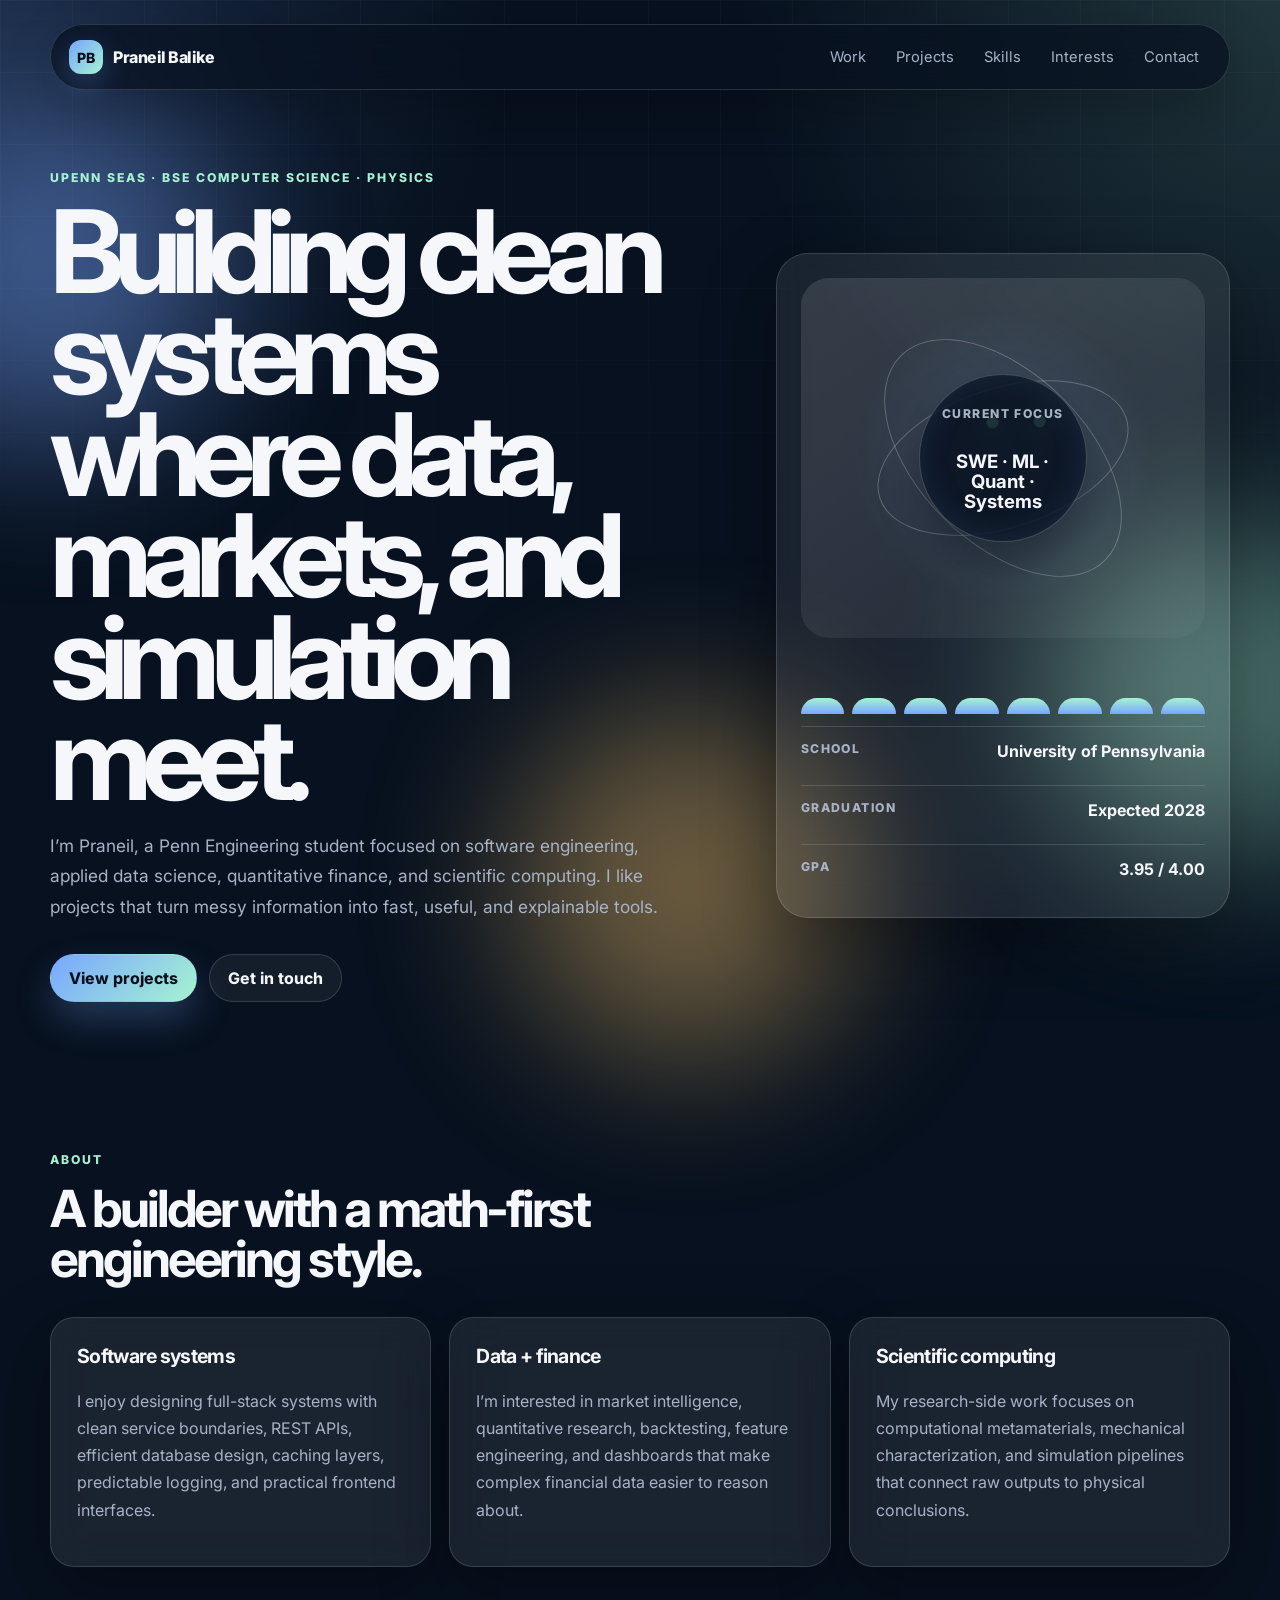
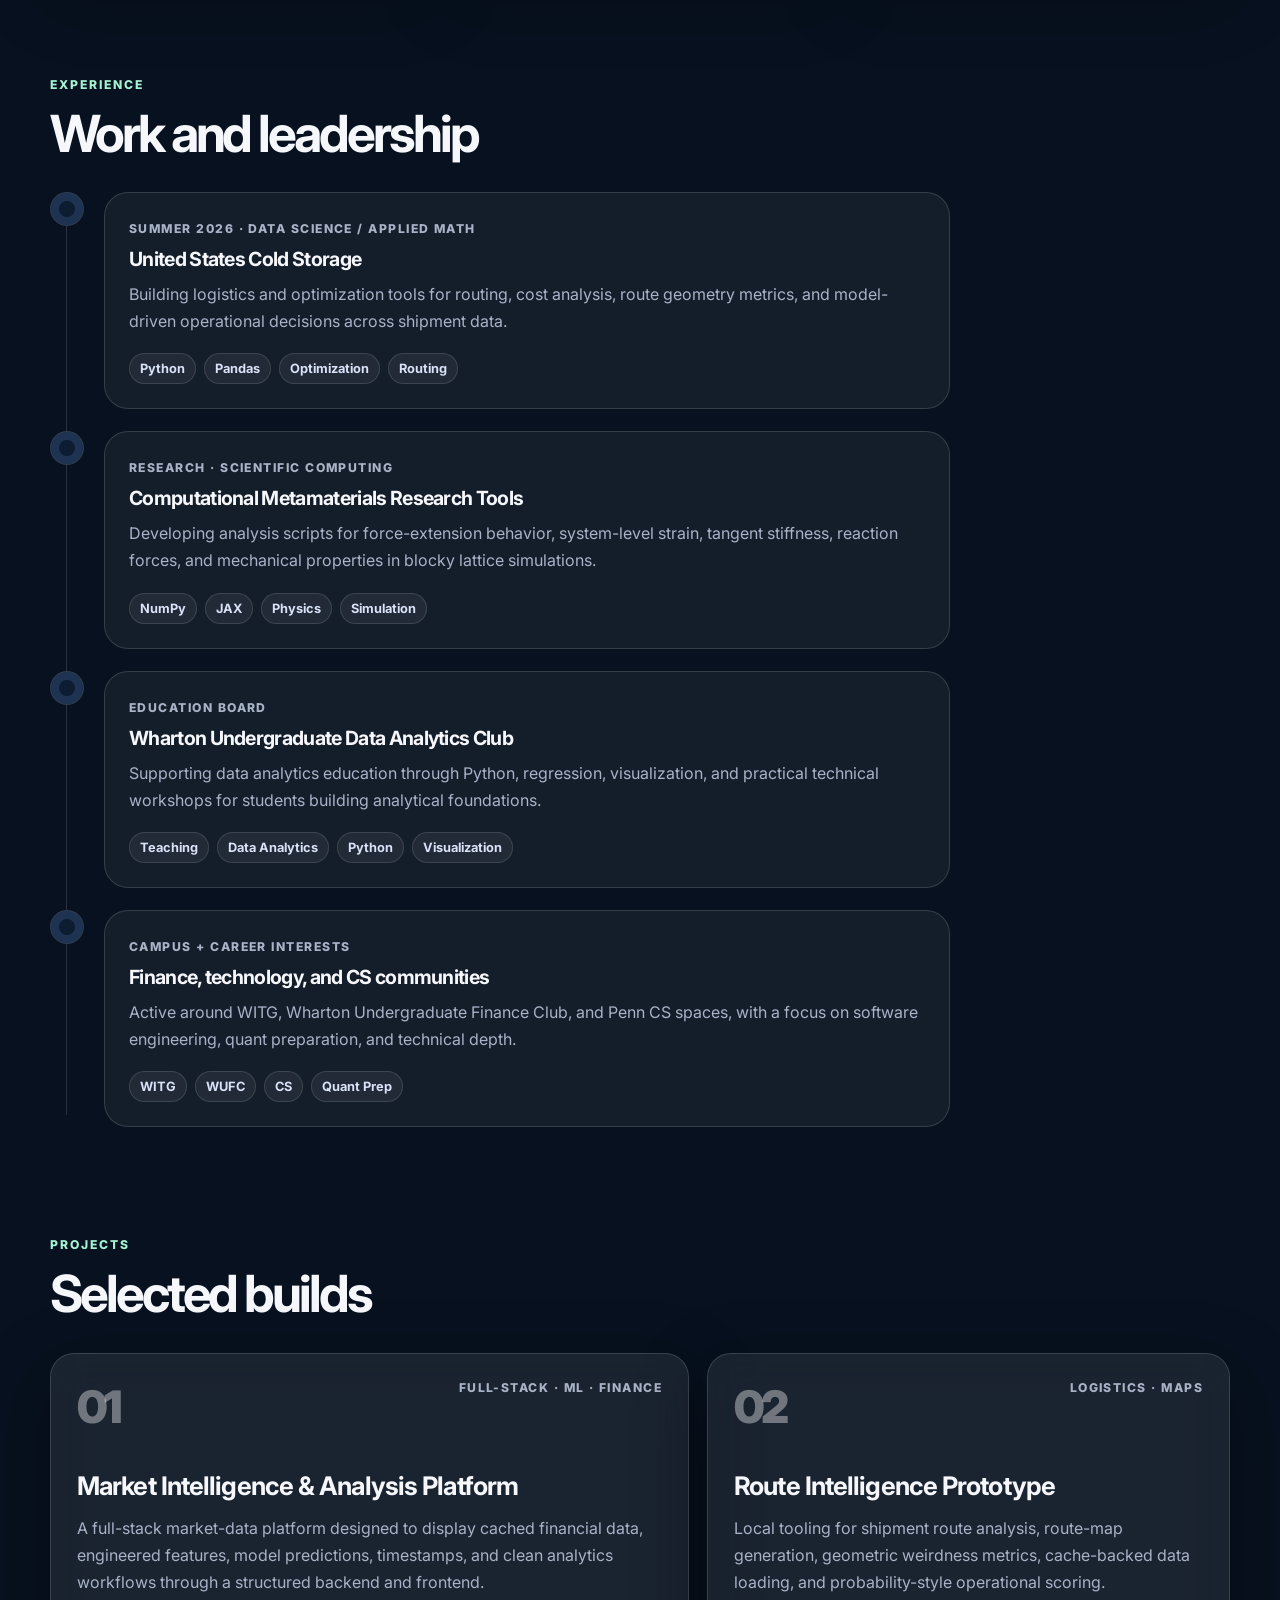
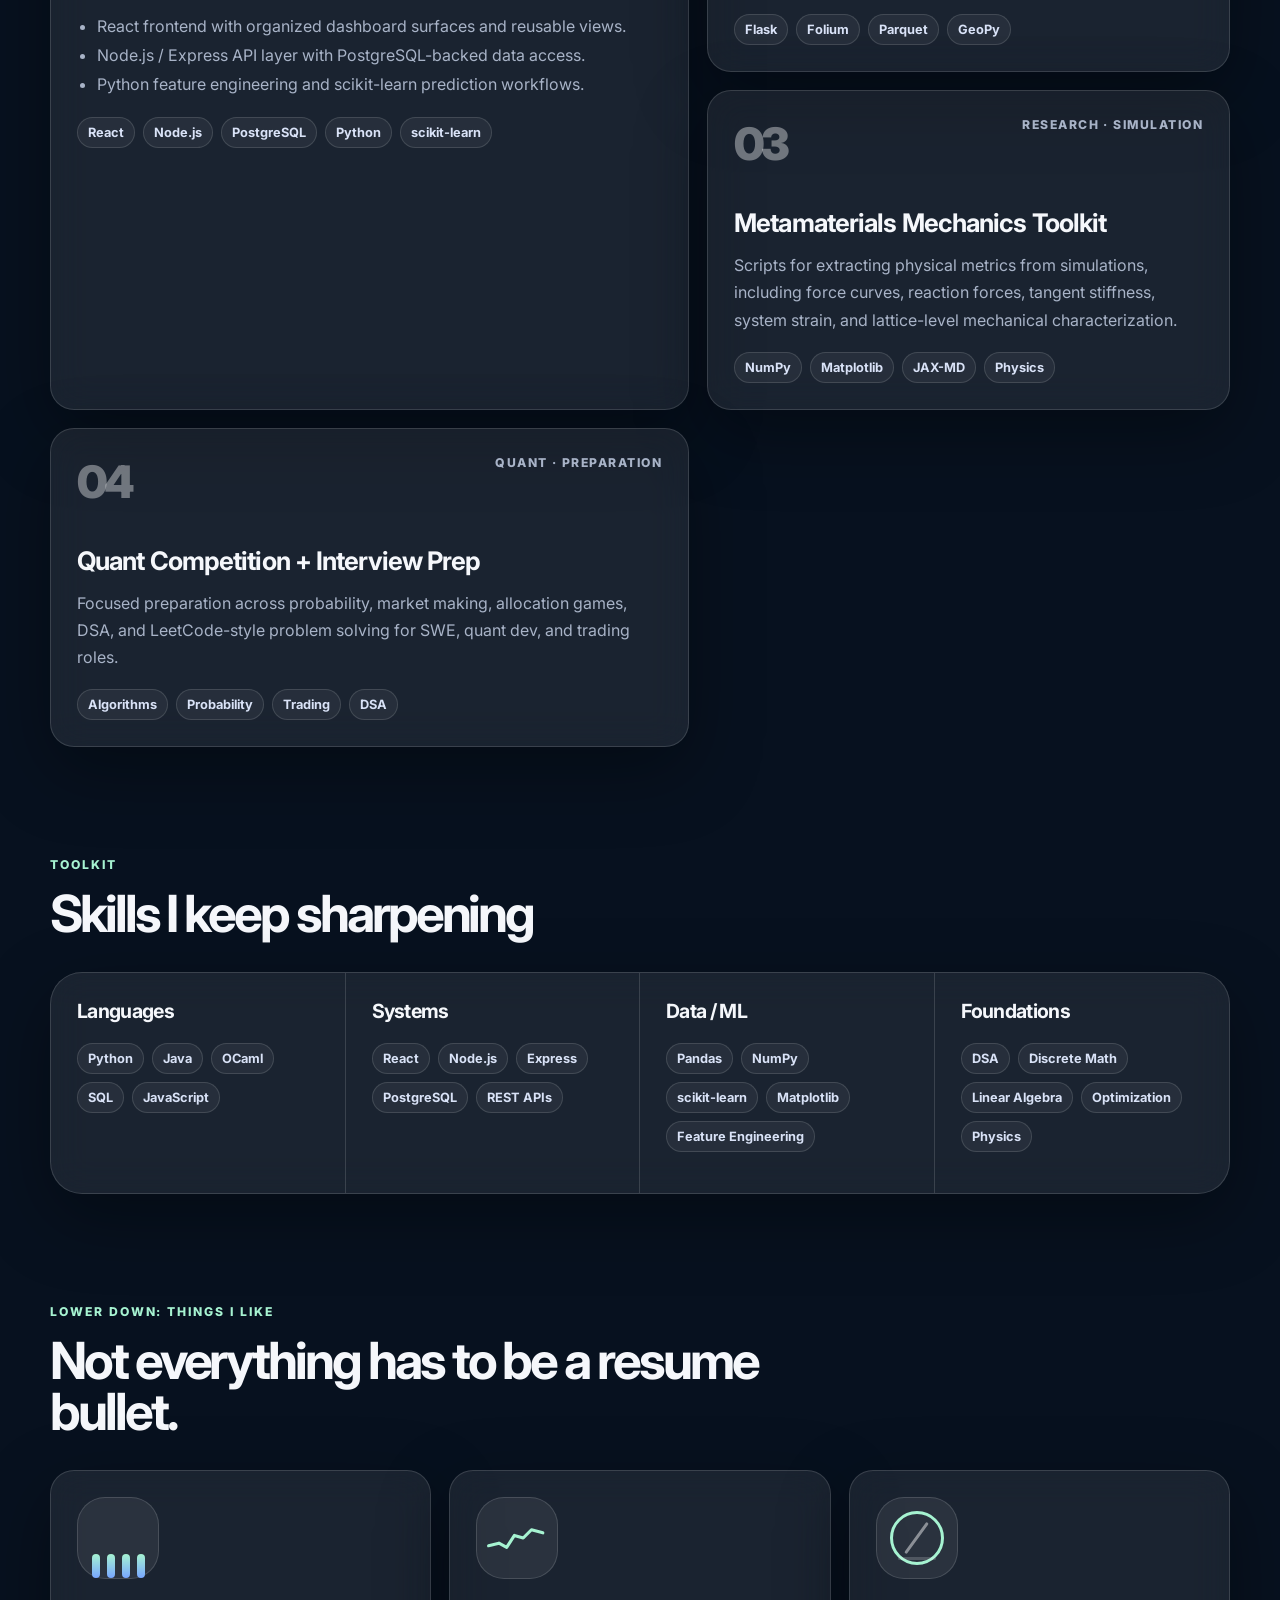
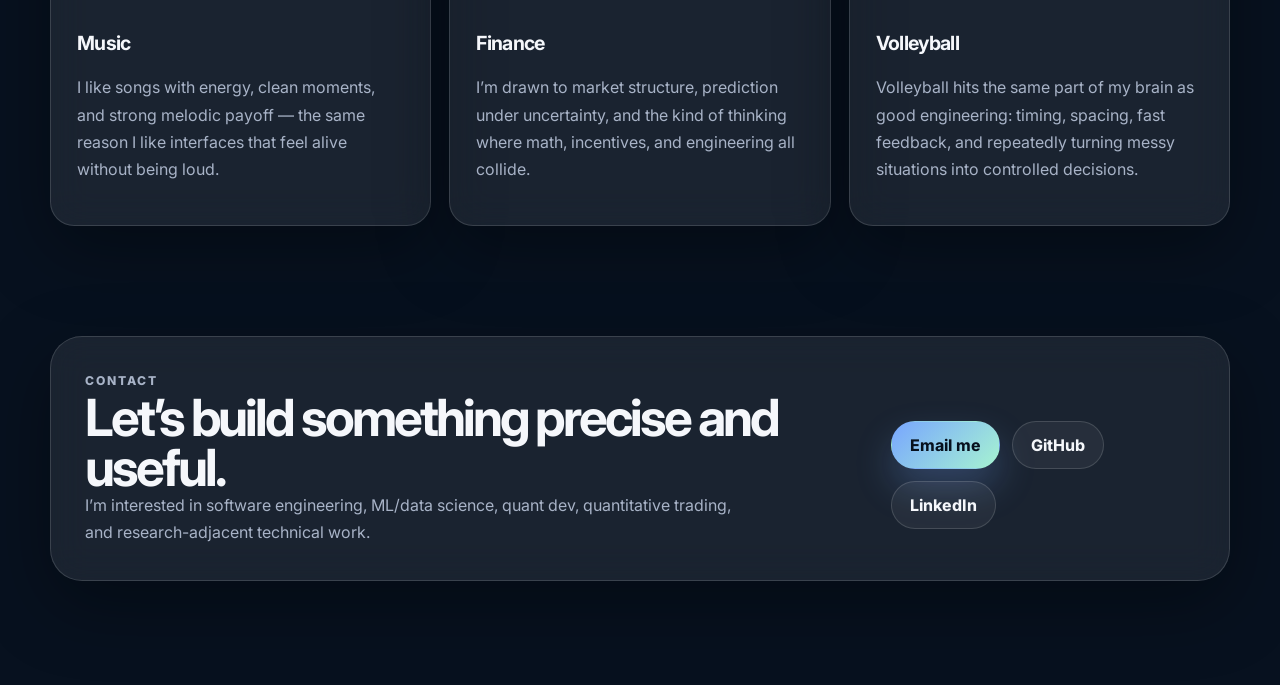
==== commit 39da0795: "Update expected graduation year and GPA" ====
--- a/index.html
+++ b/index.html
@@ -85,11 +85,11 @@
               </li>
               <li>
                 <span>Graduation</span>
-                <strong>Expected 2029</strong>
+                <strong>Expected 2028</strong>
               </li>
               <li>
                 <span>GPA</span>
-                <strong>4.0 / 4.0</strong>
+                <strong>3.95 / 4.00</strong>
               </li>
             </ul>
           </aside>
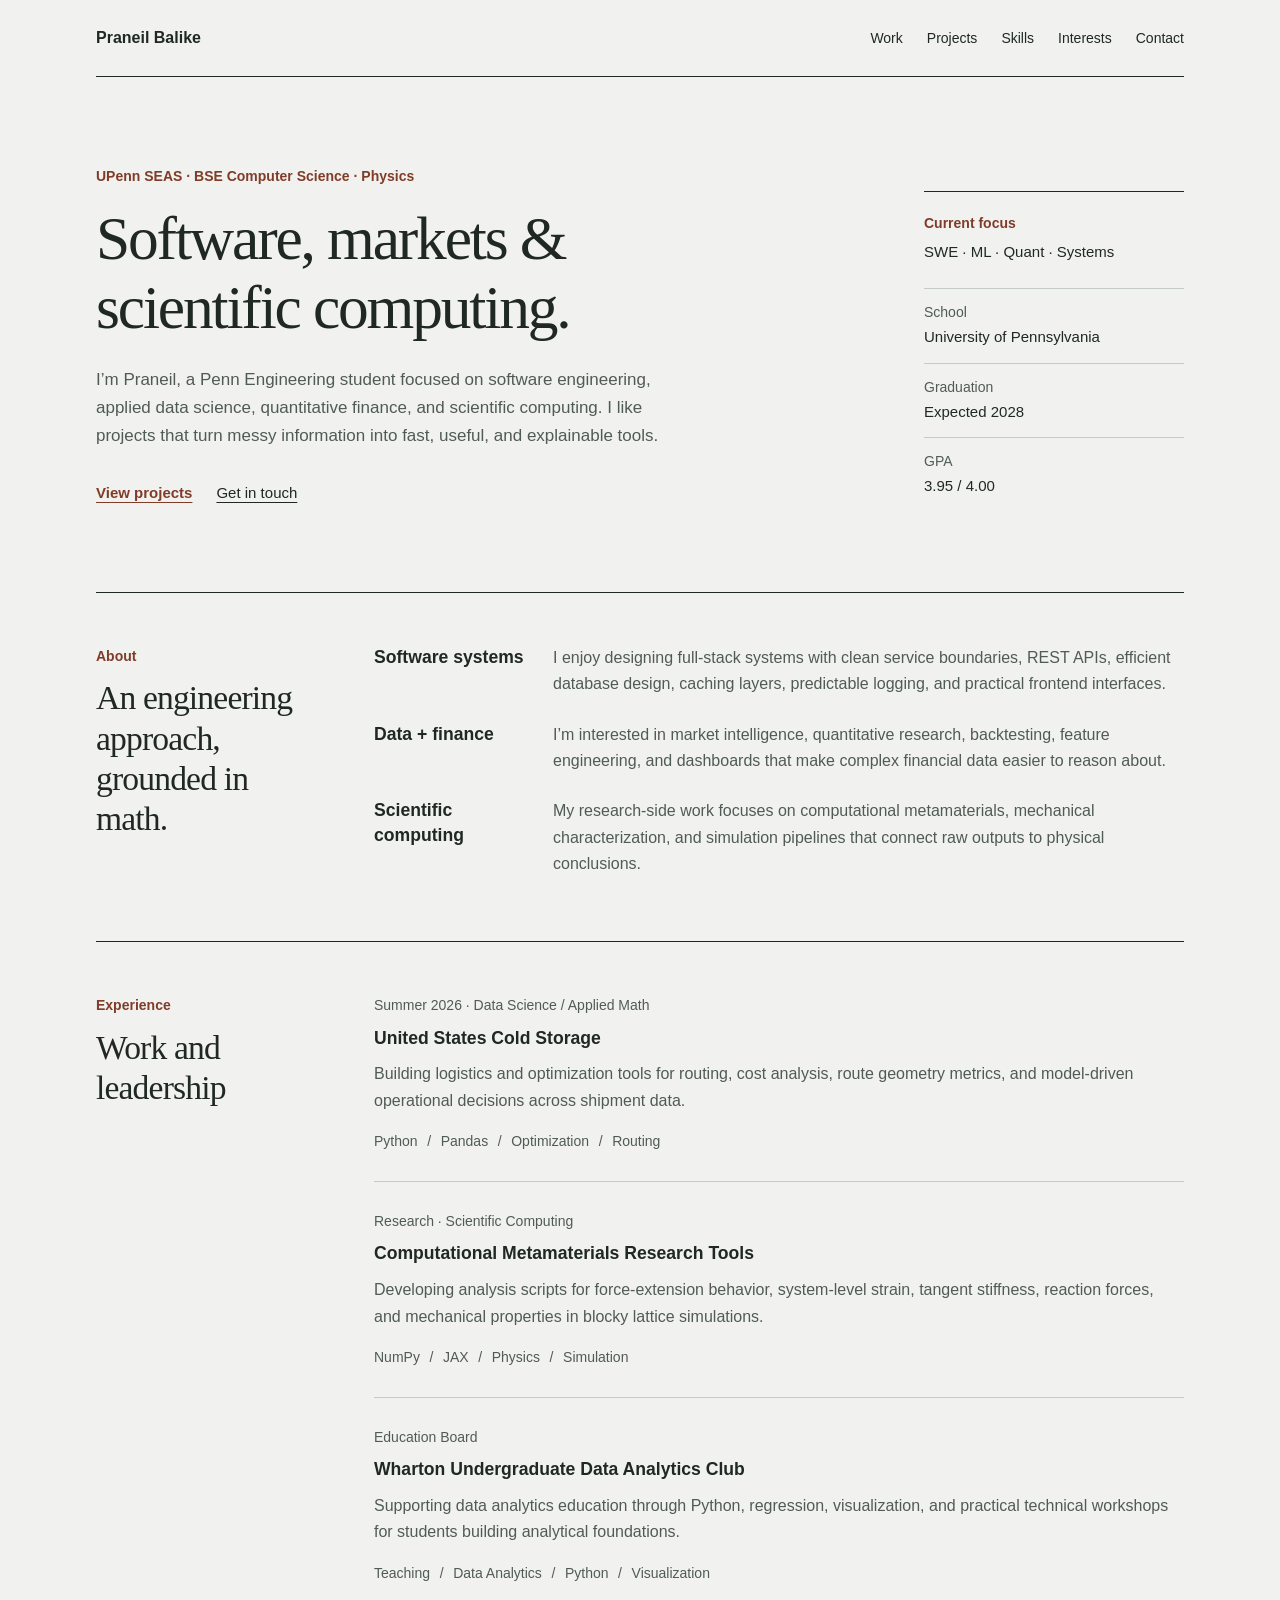
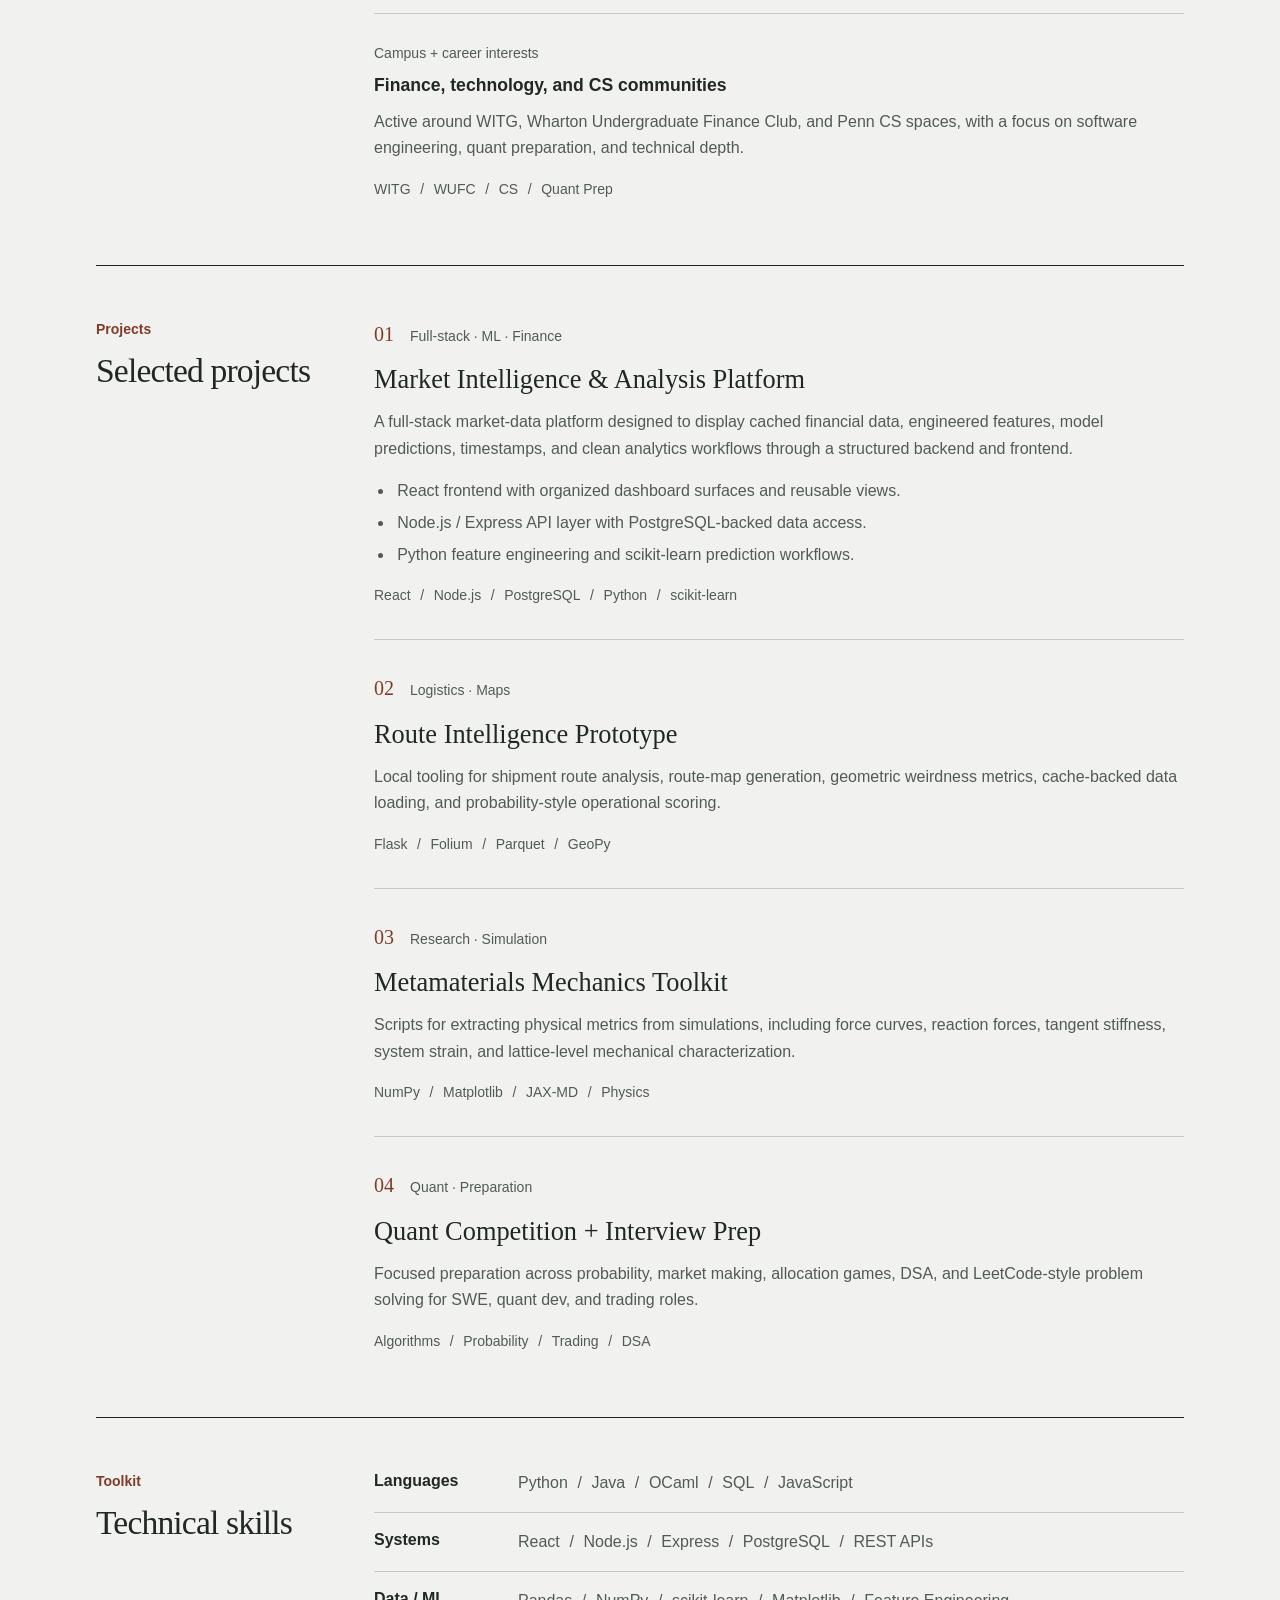
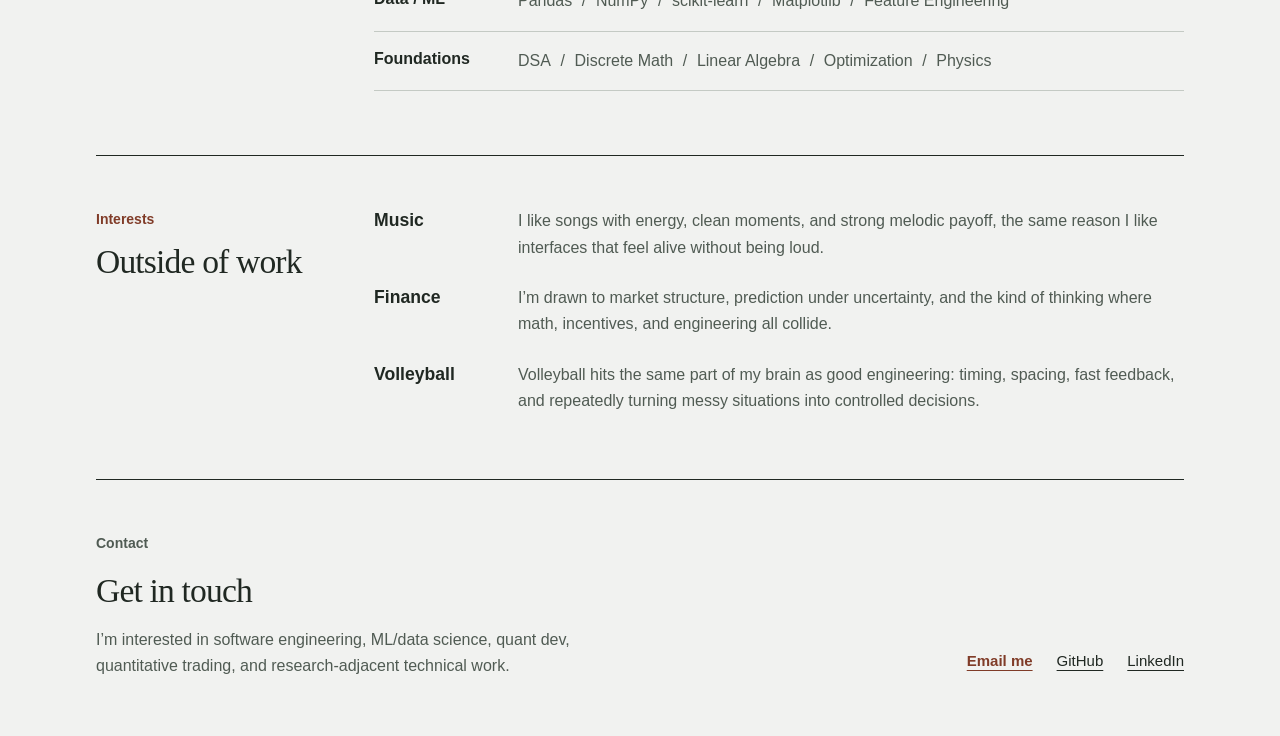
==== commit 61e4b49b: "Restyle portfolio with restrained typography and plain project entries" ====
--- a/index.html
+++ b/index.html
@@ -5,31 +5,22 @@
     <meta name="viewport" content="width=device-width, initial-scale=1.0" />
     <meta
       name="description"
-      content="Personal website for Praneil Balike — Computer Science and Physics student at the University of Pennsylvania building data systems, market intelligence tools, and scientific computing pipelines."
+      content="Personal website for Praneil Balike, Computer Science and Physics student at the University of Pennsylvania building data systems, market intelligence tools, and scientific computing pipelines."
     />
     <title>Praneil Balike</title>
     <link rel="icon" type="image/svg+xml" href="assets/favicon.svg" />
-    <link rel="preconnect" href="https://fonts.googleapis.com" />
-    <link rel="preconnect" href="https://fonts.gstatic.com" crossorigin />
-    <link
-      href="https://fonts.googleapis.com/css2?family=Inter:wght@400;500;600;700;800&display=swap"
-      rel="stylesheet"
-    />
     <link rel="stylesheet" href="css/styles.css" />
   </head>
   <body>
+    <a class="skip-link" href="#top">Skip to content</a>
     <div class="page-shell">
-      <div class="ambient ambient-one"></div>
-      <div class="ambient ambient-two"></div>
-      <div class="ambient ambient-three"></div>
 
       <header class="site-header">
         <a class="brand" href="#top" aria-label="Praneil Balike home">
-          <span class="brand-mark">PB</span>
           <span>Praneil Balike</span>
         </a>
 
-        <nav class="nav-links" aria-label="Main navigation">
+        <nav id="main-navigation" class="nav-links" aria-label="Main navigation">
           <a href="#work">Work</a>
           <a href="#projects">Projects</a>
           <a href="#skills">Skills</a>
@@ -37,17 +28,16 @@
           <a href="#contact">Contact</a>
         </nav>
 
-        <button class="nav-toggle" aria-label="Open navigation" aria-expanded="false">
-          <span></span>
-          <span></span>
+        <button class="nav-toggle" aria-label="Open navigation" aria-expanded="false" aria-controls="main-navigation">
+          Menu
         </button>
       </header>
 
       <main id="top">
         <section class="hero section-grid">
-          <div class="hero-copy reveal">
+          <div class="hero-copy">
             <p class="eyebrow">UPenn SEAS · BSE Computer Science · Physics</p>
-            <h1>Building clean systems where data, markets, and simulation meet.</h1>
+            <h1>Software, markets &amp;<br /> scientific computing.</h1>
             <p class="hero-text">
               I’m Praneil, a Penn Engineering student focused on software engineering,
               applied data science, quantitative finance, and scientific computing. I like
@@ -59,24 +49,10 @@
             </div>
           </div>
 
-          <aside class="hero-card reveal delay-1" aria-label="Profile snapshot">
-            <div class="orbital-card">
-              <div class="orbit orbit-one"></div>
-              <div class="orbit orbit-two"></div>
-              <div class="profile-core">
-                <span class="core-label">Current focus</span>
-                <strong>SWE · ML · Quant · Systems</strong>
-              </div>
-            </div>
-            <div class="signal-strip">
-              <span></span>
-              <span></span>
-              <span></span>
-              <span></span>
-              <span></span>
-              <span></span>
-              <span></span>
-              <span></span>
+          <aside class="profile-summary" aria-label="Profile snapshot">
+            <div class="current-focus">
+              <p class="eyebrow">Current focus</p>
+              <p>SWE · ML · Quant · Systems</p>
             </div>
             <ul class="quick-stats">
               <li>
@@ -95,13 +71,13 @@
           </aside>
         </section>
 
-        <section class="section about reveal" aria-labelledby="about-title">
+        <section class="section about" aria-labelledby="about-title">
           <div class="section-heading">
             <p class="eyebrow">About</p>
-            <h2 id="about-title">A builder with a math-first engineering style.</h2>
+            <h2 id="about-title">An engineering approach, grounded in math.</h2>
           </div>
           <div class="about-grid">
-            <article class="glass-card">
+            <article class="about-entry">
               <h3>Software systems</h3>
               <p>
                 I enjoy designing full-stack systems with clean service boundaries, REST APIs,
@@ -109,7 +85,7 @@
                 frontend interfaces.
               </p>
             </article>
-            <article class="glass-card">
+            <article class="about-entry">
               <h3>Data + finance</h3>
               <p>
                 I’m interested in market intelligence, quantitative research, backtesting,
@@ -117,7 +93,7 @@
                 reason about.
               </p>
             </article>
-            <article class="glass-card">
+            <article class="about-entry">
               <h3>Scientific computing</h3>
               <p>
                 My research-side work focuses on computational metamaterials, mechanical
@@ -129,14 +105,13 @@
         </section>
 
         <section class="section timeline-section" id="work" aria-labelledby="work-title">
-          <div class="section-heading reveal">
+          <div class="section-heading">
             <p class="eyebrow">Experience</p>
             <h2 id="work-title">Work and leadership</h2>
           </div>
 
           <div class="timeline">
-            <article class="timeline-item reveal">
-              <div class="timeline-dot"></div>
+            <article class="timeline-item">
               <div class="timeline-content">
                 <span class="meta">Summer 2026 · Data Science / Applied Math</span>
                 <h3>United States Cold Storage</h3>
@@ -150,8 +125,7 @@
               </div>
             </article>
 
-            <article class="timeline-item reveal">
-              <div class="timeline-dot"></div>
+            <article class="timeline-item">
               <div class="timeline-content">
                 <span class="meta">Research · Scientific Computing</span>
                 <h3>Computational Metamaterials Research Tools</h3>
@@ -166,8 +140,7 @@
               </div>
             </article>
 
-            <article class="timeline-item reveal">
-              <div class="timeline-dot"></div>
+            <article class="timeline-item">
               <div class="timeline-content">
                 <span class="meta">Education Board</span>
                 <h3>Wharton Undergraduate Data Analytics Club</h3>
@@ -181,8 +154,7 @@
               </div>
             </article>
 
-            <article class="timeline-item reveal">
-              <div class="timeline-dot"></div>
+            <article class="timeline-item">
               <div class="timeline-content">
                 <span class="meta">Campus + career interests</span>
                 <h3>Finance, technology, and CS communities</h3>
@@ -199,13 +171,13 @@
         </section>
 
         <section class="section projects" id="projects" aria-labelledby="projects-title">
-          <div class="section-heading reveal">
+          <div class="section-heading">
             <p class="eyebrow">Projects</p>
-            <h2 id="projects-title">Selected builds</h2>
+            <h2 id="projects-title">Selected projects</h2>
           </div>
 
           <div class="project-grid">
-            <article class="project-card featured reveal">
+            <article class="project-entry">
               <div class="project-topline">
                 <span>01</span>
                 <div class="project-status">Full-stack · ML · Finance</div>
@@ -226,7 +198,7 @@
               </div>
             </article>
 
-            <article class="project-card reveal delay-1">
+            <article class="project-entry">
               <div class="project-topline">
                 <span>02</span>
                 <div class="project-status">Logistics · Maps</div>
@@ -242,7 +214,7 @@
               </div>
             </article>
 
-            <article class="project-card reveal delay-2">
+            <article class="project-entry">
               <div class="project-topline">
                 <span>03</span>
                 <div class="project-status">Research · Simulation</div>
@@ -258,7 +230,7 @@
               </div>
             </article>
 
-            <article class="project-card reveal delay-3">
+            <article class="project-entry">
               <div class="project-topline">
                 <span>04</span>
                 <div class="project-status">Quant · Preparation</div>
@@ -276,12 +248,12 @@
         </section>
 
         <section class="section skills" id="skills" aria-labelledby="skills-title">
-          <div class="section-heading reveal">
+          <div class="section-heading">
             <p class="eyebrow">Toolkit</p>
-            <h2 id="skills-title">Skills I keep sharpening</h2>
-          </div>
-
-          <div class="skill-board reveal">
+            <h2 id="skills-title">Technical skills</h2>
+          </div>
+
+          <div class="skill-board">
             <div class="skill-column">
               <h3>Languages</h3>
               <div class="skill-pills">
@@ -310,29 +282,21 @@
         </section>
 
         <section class="section interests" id="interests" aria-labelledby="interests-title">
-          <div class="section-heading reveal">
-            <p class="eyebrow">Lower down: things I like</p>
-            <h2 id="interests-title">Not everything has to be a resume bullet.</h2>
+          <div class="section-heading">
+            <p class="eyebrow">Interests</p>
+            <h2 id="interests-title">Outside of work</h2>
           </div>
 
           <div class="interest-grid">
-            <article class="interest-card music reveal">
-              <div class="icon-wrap music-bars" aria-hidden="true">
-                <span></span><span></span><span></span><span></span>
-              </div>
+            <article class="interest-entry music">
               <h3>Music</h3>
               <p>
-                I like songs with energy, clean moments, and strong melodic payoff — the same
+                I like songs with energy, clean moments, and strong melodic payoff, the same
                 reason I like interfaces that feel alive without being loud.
               </p>
             </article>
 
-            <article class="interest-card finance reveal delay-1">
-              <div class="icon-wrap mini-chart" aria-hidden="true">
-                <svg viewBox="0 0 120 60" role="img">
-                  <polyline points="5,45 25,40 40,48 55,25 72,30 88,14 110,20" />
-                </svg>
-              </div>
+            <article class="interest-entry finance">
               <h3>Finance</h3>
               <p>
                 I’m drawn to market structure, prediction under uncertainty, and the kind of
@@ -340,10 +304,7 @@
               </p>
             </article>
 
-            <article class="interest-card volleyball reveal delay-2">
-              <div class="icon-wrap volleyball-orbit" aria-hidden="true">
-                <span></span>
-              </div>
+            <article class="interest-entry volleyball">
               <h3>Volleyball</h3>
               <p>
                 Volleyball hits the same part of my brain as good engineering: timing, spacing,
@@ -353,10 +314,10 @@
           </div>
         </section>
 
-        <section class="section contact reveal" id="contact" aria-labelledby="contact-title">
+        <section class="section contact" id="contact" aria-labelledby="contact-title">
           <div>
             <p class="eyebrow">Contact</p>
-            <h2 id="contact-title">Let’s build something precise and useful.</h2>
+            <h2 id="contact-title">Get in touch</h2>
             <p>
               I’m interested in software engineering, ML/data science, quant dev, quantitative
               trading, and research-adjacent technical work.
@@ -364,7 +325,7 @@
           </div>
           <div class="contact-actions">
             <a class="button primary" href="mailto:your.email@example.com">Email me</a>
-            <a class="button secondary" href="https://github.com/your-github-username" target="_blank" rel="noreferrer">GitHub</a>
+            <a class="button secondary" href="https://github.com/praneil-balike" target="_blank" rel="noreferrer">GitHub</a>
             <a class="button secondary" href="https://www.linkedin.com/in/your-linkedin-slug" target="_blank" rel="noreferrer">LinkedIn</a>
           </div>
         </section>
--- a/css/styles.css
+++ b/css/styles.css
@@ -1,940 +1,155 @@
 :root {
-  --bg: #07111f;
-  --bg-soft: #0d1c30;
-  --card: rgba(255, 255, 255, 0.08);
-  --card-strong: rgba(255, 255, 255, 0.13);
-  --text: #f5f7fb;
-  --muted: #a8b3c7;
-  --line: rgba(255, 255, 255, 0.14);
-  --accent: #78a6ff;
-  --accent-strong: #a6f3d1;
-  --accent-warm: #f5c26b;
-  --shadow: 0 24px 70px rgba(0, 0, 0, 0.35);
-  --radius-xl: 32px;
-  --radius-lg: 24px;
-  --radius-md: 18px;
-  --max-width: 1180px;
+  color-scheme: light;
+  --paper: #f1f2f0;
+  --ink: #202822;
+  --muted: #505b53;
+  --line: #c4cac4;
+  --accent: #803c28;
+  --sans: "Helvetica Neue", Helvetica, Arial, sans-serif;
+  --serif: "Iowan Old Style", "Palatino Linotype", Palatino, Georgia, serif;
 }
 
-* {
-  box-sizing: border-box;
-}
-
-html {
-  scroll-behavior: smooth;
-}
-
+* { box-sizing: border-box; }
+html { scroll-padding-top: 2rem; }
 body {
   margin: 0;
-  font-family: "Inter", system-ui, -apple-system, BlinkMacSystemFont, "Segoe UI", sans-serif;
-  color: var(--text);
-  background:
-    radial-gradient(circle at top left, rgba(120, 166, 255, 0.18), transparent 32rem),
-    radial-gradient(circle at top right, rgba(166, 243, 209, 0.16), transparent 34rem),
-    var(--bg);
-  min-height: 100vh;
-  overflow-x: hidden;
+  background: var(--paper);
+  color: var(--ink);
+  font: 1rem/1.65 var(--sans);
 }
-
-body.nav-open {
-  overflow: hidden;
+a { color: inherit; text-underline-offset: 0.25em; }
+a:hover { color: var(--accent); }
+a:focus-visible, button:focus-visible {
+  outline: 2px solid var(--accent);
+  outline-offset: 5px;
 }
-
-body::before {
-  content: "";
-  position: fixed;
-  inset: 0;
-  pointer-events: none;
-  background-image:
-    linear-gradient(rgba(255, 255, 255, 0.035) 1px, transparent 1px),
-    linear-gradient(90deg, rgba(255, 255, 255, 0.035) 1px, transparent 1px);
-  background-size: 72px 72px;
-  mask-image: linear-gradient(to bottom, rgba(0, 0, 0, 0.9), transparent 75%);
+button { font: inherit; color: inherit; }
+::selection { background: #d4ddce; color: var(--ink); }
+.page-shell { max-width: 1184px; padding: 0 48px; margin: auto; }
+.skip-link {
+  position: absolute;
+  top: 0;
+  left: 1rem;
+  padding: 0.6rem 1rem;
+  background: var(--ink);
+  color: var(--paper);
+  transform: translateY(-120%);
+  z-index: 10;
 }
-
-a {
-  color: inherit;
-  text-decoration: none;
-}
-
-button,
-a {
-  -webkit-tap-highlight-color: transparent;
-}
-
-.page-shell {
-  position: relative;
-  isolation: isolate;
-  padding: 24px;
-}
-
-.ambient {
-  position: fixed;
-  width: 22rem;
-  height: 22rem;
-  border-radius: 999px;
-  filter: blur(80px);
-  opacity: 0.42;
-  pointer-events: none;
-  z-index: -1;
-  animation: drift 14s ease-in-out infinite alternate;
-}
-
-.ambient-one {
-  top: 6rem;
-  left: -8rem;
-  background: var(--accent);
-}
-
-.ambient-two {
-  right: -7rem;
-  top: 32rem;
-  background: var(--accent-strong);
-  animation-delay: -4s;
-}
-
-.ambient-three {
-  left: 40%;
-  bottom: -10rem;
-  background: var(--accent-warm);
-  animation-delay: -8s;
-}
-
-@keyframes drift {
-  from {
-    transform: translate3d(0, 0, 0) scale(1);
-  }
-  to {
-    transform: translate3d(42px, -28px, 0) scale(1.08);
-  }
-}
-
+.skip-link:focus { transform: none; }
 .site-header {
-  width: min(var(--max-width), calc(100vw - 48px));
-  margin: 0 auto;
-  position: sticky;
-  top: 18px;
-  z-index: 20;
   display: flex;
   align-items: center;
   justify-content: space-between;
-  gap: 24px;
-  padding: 14px 18px;
-  border: 1px solid var(--line);
-  background: rgba(7, 17, 31, 0.74);
-  backdrop-filter: blur(18px);
-  border-radius: 999px;
-  box-shadow: 0 18px 50px rgba(0, 0, 0, 0.22);
+  gap: 2rem;
+  padding: 25px 0;
+  border-bottom: 1px solid var(--ink);
+}
+.brand { font-weight: 600; text-decoration: none; white-space: nowrap; }
+.nav-links { display: flex; flex-wrap: wrap; gap: 1.5rem; }
+.nav-links a { font-size: 0.875rem; text-decoration: none; }
+.nav-links a:hover { text-decoration: underline; }
+.nav-toggle { display: none; }
+.hero {
+  display: grid;
+  grid-template-columns: minmax(0, 1fr) 260px;
+  align-items: end;
+  gap: 4rem;
+  padding: 88px 0 80px;
+}
+.eyebrow {
+  color: var(--accent);
+  font-size: 0.875rem;
+  font-weight: 600;
+  margin: 0 0 1rem;
+}
+h1, h2, h3, p { margin-top: 0; }
+h1, h2 { font-family: var(--serif); font-weight: 400; }
+h1 {
+  font-size: clamp(2.6rem, 4.8vw, 4.1rem);
+  line-height: 1.12;
+  letter-spacing: -0.035em;
+  margin-bottom: 1.5rem;
+}
+h2 { font-size: 2.1rem; line-height: 1.2; letter-spacing: -0.025em; }
+h3 { font-size: 1.1rem; line-height: 1.4; font-weight: 600; margin-bottom: 0.7rem; }
+p { margin-bottom: 1rem; }
+.hero-text { max-width: 60ch; font-size: 1.0625rem; color: var(--muted); }
+.hero-actions, .contact-actions { display: flex; flex-wrap: wrap; gap: 1.5rem; margin-top: 1.5rem; }
+.button { font-size: 0.9375rem; padding: 0.4rem 0; text-decoration-thickness: 1px; }
+.primary { color: var(--accent); font-weight: 600; }
+.current-focus { border-top: 1px solid var(--ink); padding-top: 1.25rem; }
+.current-focus .eyebrow { margin-bottom: 0.3rem; }
+.current-focus > p:last-child { font-size: 0.9375rem; }
+.quick-stats { padding: 0; margin: 1.5rem 0 0; list-style: none; }
+.quick-stats li { border-top: 1px solid var(--line); padding: 0.75rem 0; }
+.quick-stats span { display: block; font-size: 0.875rem; color: var(--muted); }
+.quick-stats strong { font-size: 0.9375rem; font-weight: 500; }
+.section {
+  display: grid;
+  grid-template-columns: 230px minmax(0, 1fr);
+  gap: 3rem;
+  padding: 52px 0 64px;
+  border-top: 1px solid var(--ink);
+  scroll-margin-top: 2rem;
+}
+.section-heading .eyebrow { margin-bottom: 0.65rem; }
+.section-heading h2 { margin-bottom: 0; }
+.about-entry { display: grid; grid-template-columns: 155px minmax(0, 1fr); gap: 1.5rem; }
+.about-entry + .about-entry { margin-top: 1.5rem; }
+.about-entry p, .timeline-content p, .project-entry p, .interest-entry p, .contact p { color: var(--muted); }
+.about-entry p { margin-bottom: 0; }
+.timeline-item + .timeline-item { border-top: 1px solid var(--line); padding-top: 1.75rem; margin-top: 1.75rem; }
+.meta, .project-status { font-size: 0.875rem; color: var(--muted); }
+.meta { display: block; margin-bottom: 0.5rem; }
+.tags, .skill-pills { display: flex; flex-wrap: wrap; gap: 0.25rem 0; color: var(--muted); font-size: 0.875rem; }
+.tags { margin-top: 1rem; }
+.tags span:not(:last-child)::after, .skill-pills span:not(:last-child)::after { content: "/"; color: var(--muted); margin: 0 0.6rem; }
+.project-entry { padding-bottom: 2rem; }
+.project-entry + .project-entry { border-top: 1px solid var(--line); padding-top: 2rem; }
+.project-entry:last-child { padding-bottom: 0; }
+.project-topline { display: flex; align-items: baseline; gap: 1rem; margin-bottom: 0.65rem; }
+.project-topline > span { color: var(--accent); font-family: var(--serif); font-size: 1.25rem; }
+.project-entry h3 { font-family: var(--serif); font-size: 1.65rem; font-weight: 400; }
+.project-entry ul { color: var(--muted); padding-left: 1.25rem; }
+.project-entry li { margin: 0.35rem 0; padding-left: 0.2rem; }
+.skill-column { display: grid; grid-template-columns: 120px minmax(0, 1fr); gap: 1.5rem; padding: 1rem 0; border-bottom: 1px solid var(--line); }
+.skill-column:first-child { padding-top: 0; }
+.skill-column h3 { margin: 0; font-size: 1rem; }
+.skill-pills { font-size: 1rem; align-content: start; }
+.interest-entry { display: grid; grid-template-columns: 120px minmax(0, 1fr); gap: 1.5rem; }
+.interest-entry + .interest-entry { margin-top: 1.5rem; }
+.interest-entry p { margin-bottom: 0; }
+.contact { grid-template-columns: minmax(0, 1fr) auto; align-items: end; padding-bottom: 56px; }
+.contact h2 { margin-bottom: 1rem; }
+.contact p:not(.eyebrow) { max-width: 62ch; margin-bottom: 0; }
+.contact-actions { align-items: center; margin: 0; }
+
+@media (max-width: 960px) {
+  .page-shell { padding: 0 32px; }
+  .hero { gap: 2rem; grid-template-columns: minmax(0, 1fr) 220px; }
+  .section { grid-template-columns: 190px minmax(0, 1fr); gap: 2rem; }
+  .about-entry, .interest-entry { display: block; }
+  .contact { grid-template-columns: 1fr; }
 }
 
-.brand {
-  display: inline-flex;
-  align-items: center;
-  gap: 10px;
-  font-weight: 800;
-  letter-spacing: -0.03em;
+@media (max-width: 700px) {
+  .page-shell { padding: 0 22px; }
+  .site-header { flex-wrap: wrap; gap: 0; padding: 18px 0; }
+  .brand { font-size: 1rem; }
+  .nav-links { width: 100%; gap: 0.25rem 1.5rem; padding-top: 1rem; }
+  .nav-links a { padding: 0.5rem 0; }
+  .nav-ready .nav-toggle { display: block; background: none; border: 1px solid var(--line); padding: 0.45rem 0.7rem; margin-left: auto; min-height: 44px; cursor: pointer; }
+  .nav-ready .nav-links { display: none; }
+  .nav-ready .nav-links.open { display: flex; }
+  .hero { grid-template-columns: 1fr; gap: 2.5rem; padding: 52px 0 48px; }
+  h1 { font-size: clamp(2.5rem, 8.7vw, 3.8rem); }
+  h2 { font-size: 1.9rem; }
+  .quick-stats { display: grid; grid-template-columns: repeat(2, minmax(0, 1fr)); gap: 0 1rem; margin-top: 1rem; }
+  .quick-stats li:first-child { grid-column: 1 / -1; }
+  .current-focus { padding-top: 1rem; }
+  .section { grid-template-columns: 1fr; gap: 2rem; padding: 36px 0 44px; }
+  .about-entry h3, .interest-entry h3 { margin-bottom: 0.4rem; }
+  .skill-column { grid-template-columns: 1fr; gap: 0.4rem; }
+  .contact-actions { gap: 1.5rem; }
 }
-
-.brand-mark {
-  display: grid;
-  place-items: center;
-  width: 34px;
-  height: 34px;
-  border-radius: 12px;
-  background: linear-gradient(135deg, var(--accent), var(--accent-strong));
-  color: #06101d;
-  font-size: 0.88rem;
-  box-shadow: 0 10px 28px rgba(120, 166, 255, 0.28);
-}
-
-.nav-links {
-  display: flex;
-  align-items: center;
-  gap: 6px;
-  color: var(--muted);
-  font-size: 0.92rem;
-}
-
-.nav-links a {
-  padding: 9px 12px;
-  border-radius: 999px;
-  transition: color 180ms ease, background 180ms ease;
-}
-
-.nav-links a:hover,
-.nav-links a:focus-visible {
-  color: var(--text);
-  background: rgba(255, 255, 255, 0.08);
-}
-
-.nav-toggle {
-  display: none;
-  border: 0;
-  background: transparent;
-  color: var(--text);
-  width: 42px;
-  height: 42px;
-  border-radius: 14px;
-  cursor: pointer;
-}
-
-.nav-toggle span {
-  display: block;
-  width: 21px;
-  height: 2px;
-  margin: 6px auto;
-  background: var(--text);
-  transition: transform 180ms ease;
-}
-
-main {
-  width: min(var(--max-width), calc(100vw - 48px));
-  margin: 0 auto;
-}
-
-.section {
-  margin-top: 110px;
-}
-
-.section-grid {
-  display: grid;
-  grid-template-columns: minmax(0, 1.08fr) minmax(320px, 0.72fr);
-  gap: 44px;
-  align-items: center;
-}
-
-.hero {
-  min-height: calc(100vh - 120px);
-  padding: 80px 0 40px;
-}
-
-.eyebrow {
-  margin: 0 0 16px;
-  color: var(--accent-strong);
-  text-transform: uppercase;
-  letter-spacing: 0.16em;
-  font-size: 0.76rem;
-  font-weight: 800;
-}
-
-h1,
-h2,
-h3,
-p {
-  margin-top: 0;
-}
-
-h1 {
-  max-width: 800px;
-  margin-bottom: 22px;
-  font-size: clamp(3.3rem, 9vw, 7.9rem);
-  line-height: 0.88;
-  letter-spacing: -0.085em;
-}
-
-h2 {
-  margin-bottom: 0;
-  font-size: clamp(2rem, 4vw, 4rem);
-  line-height: 0.98;
-  letter-spacing: -0.06em;
-}
-
-h3 {
-  font-size: 1.22rem;
-  letter-spacing: -0.035em;
-}
-
-.hero-text {
-  max-width: 650px;
-  color: var(--muted);
-  font-size: 1.08rem;
-  line-height: 1.75;
-}
-
-.hero-actions,
-.contact-actions {
-  display: flex;
-  flex-wrap: wrap;
-  gap: 12px;
-  margin-top: 32px;
-}
-
-.button {
-  display: inline-flex;
-  align-items: center;
-  justify-content: center;
-  min-height: 48px;
-  padding: 0 18px;
-  border-radius: 999px;
-  border: 1px solid var(--line);
-  font-weight: 750;
-  transition: transform 180ms ease, border-color 180ms ease, background 180ms ease;
-}
-
-.button:hover,
-.button:focus-visible {
-  transform: translateY(-2px);
-}
-
-.button.primary {
-  background: linear-gradient(135deg, var(--accent), var(--accent-strong));
-  color: #06101d;
-  border-color: transparent;
-  box-shadow: 0 18px 36px rgba(120, 166, 255, 0.25);
-}
-
-.button.secondary {
-  color: var(--text);
-  background: rgba(255, 255, 255, 0.055);
-}
-
-.hero-card,
-.glass-card,
-.project-card,
-.skill-board,
-.interest-card,
-.contact {
-  border: 1px solid var(--line);
-  background: var(--card);
-  box-shadow: var(--shadow);
-  backdrop-filter: blur(18px);
-}
-
-.hero-card {
-  padding: 24px;
-  border-radius: var(--radius-xl);
-  overflow: hidden;
-}
-
-.orbital-card {
-  position: relative;
-  display: grid;
-  place-items: center;
-  height: 360px;
-  border-radius: 28px;
-  background:
-    linear-gradient(145deg, rgba(255, 255, 255, 0.12), rgba(255, 255, 255, 0.035)),
-    radial-gradient(circle at 50% 50%, rgba(120, 166, 255, 0.2), transparent 55%);
-  overflow: hidden;
-}
-
-.orbit {
-  position: absolute;
-  border: 1px solid rgba(255, 255, 255, 0.24);
-  border-radius: 50%;
-  animation: spin 18s linear infinite;
-}
-
-.orbit::before {
-  content: "";
-  position: absolute;
-  width: 12px;
-  height: 12px;
-  border-radius: 999px;
-  background: var(--accent-strong);
-  top: 26px;
-  left: 48%;
-  box-shadow: 0 0 22px var(--accent-strong);
-}
-
-.orbit-one {
-  width: 260px;
-  height: 140px;
-  transform: rotate(-18deg);
-}
-
-.orbit-two {
-  width: 290px;
-  height: 170px;
-  transform: rotate(45deg);
-  animation-duration: 26s;
-  animation-direction: reverse;
-}
-
-.profile-core {
-  position: relative;
-  z-index: 2;
-  width: 168px;
-  height: 168px;
-  display: grid;
-  place-items: center;
-  text-align: center;
-  padding: 20px;
-  border-radius: 50%;
-  background: rgba(7, 17, 31, 0.86);
-  border: 1px solid rgba(255, 255, 255, 0.22);
-  box-shadow: inset 0 0 32px rgba(120, 166, 255, 0.12), 0 20px 40px rgba(0, 0, 0, 0.35);
-}
-
-.profile-core strong {
-  display: block;
-  margin-top: 8px;
-  line-height: 1.08;
-  font-size: 1.16rem;
-}
-
-.core-label,
-.quick-stats span,
-.meta,
-.project-status {
-  color: var(--muted);
-  font-size: 0.76rem;
-  text-transform: uppercase;
-  letter-spacing: 0.12em;
-  font-weight: 800;
-}
-
-@keyframes spin {
-  from {
-    rotate: 0deg;
-  }
-  to {
-    rotate: 360deg;
-  }
-}
-
-.signal-strip {
-  display: grid;
-  grid-template-columns: repeat(8, 1fr);
-  gap: 8px;
-  align-items: end;
-  height: 54px;
-  margin: 22px 0 12px;
-}
-
-.signal-strip span {
-  display: block;
-  border-radius: 999px 999px 8px 8px;
-  background: linear-gradient(to top, var(--accent), var(--accent-strong));
-  min-height: 16px;
-  animation: equalize 1.7s ease-in-out infinite;
-}
-
-.signal-strip span:nth-child(2n) {
-  animation-delay: -0.4s;
-}
-
-.signal-strip span:nth-child(3n) {
-  animation-delay: -0.8s;
-}
-
-.signal-strip span:nth-child(4n) {
-  animation-delay: -1.2s;
-}
-
-@keyframes equalize {
-  0%,
-  100% {
-    height: 22px;
-    opacity: 0.62;
-  }
-  50% {
-    height: 54px;
-    opacity: 1;
-  }
-}
-
-.quick-stats {
-  list-style: none;
-  padding: 0;
-  margin: 0;
-  display: grid;
-  gap: 10px;
-}
-
-.quick-stats li {
-  display: flex;
-  justify-content: space-between;
-  gap: 18px;
-  padding: 14px 0;
-  border-top: 1px solid var(--line);
-}
-
-.quick-stats strong {
-  text-align: right;
-}
-
-.section-heading {
-  max-width: 780px;
-  margin-bottom: 34px;
-}
-
-.about-grid {
-  display: grid;
-  grid-template-columns: repeat(3, 1fr);
-  gap: 18px;
-}
-
-.glass-card,
-.project-card,
-.interest-card {
-  border-radius: var(--radius-lg);
-  padding: 26px;
-}
-
-.glass-card p,
-.project-card p,
-.timeline-content p,
-.interest-card p,
-.contact p {
-  color: var(--muted);
-  line-height: 1.7;
-}
-
-.timeline {
-  position: relative;
-  display: grid;
-  gap: 22px;
-  max-width: 900px;
-}
-
-.timeline::before {
-  content: "";
-  position: absolute;
-  left: 16px;
-  top: 12px;
-  bottom: 12px;
-  width: 1px;
-  background: var(--line);
-}
-
-.timeline-item {
-  position: relative;
-  display: grid;
-  grid-template-columns: 34px minmax(0, 1fr);
-  gap: 20px;
-}
-
-.timeline-dot {
-  position: relative;
-  z-index: 1;
-  width: 34px;
-  height: 34px;
-  border-radius: 999px;
-  border: 1px solid var(--line);
-  background: var(--bg-soft);
-  box-shadow: inset 0 0 0 8px rgba(120, 166, 255, 0.16);
-}
-
-.timeline-content {
-  padding: 24px;
-  border: 1px solid var(--line);
-  border-radius: var(--radius-lg);
-  background: rgba(255, 255, 255, 0.055);
-}
-
-.timeline-content h3 {
-  margin: 10px 0 10px;
-}
-
-.tags,
-.skill-pills {
-  display: flex;
-  flex-wrap: wrap;
-  gap: 8px;
-  margin-top: 18px;
-}
-
-.tags span,
-.skill-pills span {
-  padding: 7px 10px;
-  border: 1px solid rgba(255, 255, 255, 0.13);
-  border-radius: 999px;
-  color: #d9e2f7;
-  background: rgba(255, 255, 255, 0.055);
-  font-size: 0.8rem;
-  font-weight: 700;
-}
-
-.project-grid {
-  display: grid;
-  grid-template-columns: 1.1fr 0.9fr;
-  gap: 18px;
-}
-
-.project-card {
-  position: relative;
-  overflow: hidden;
-  transition: transform 180ms ease, border-color 180ms ease, background 180ms ease;
-}
-
-.project-card::after {
-  content: "";
-  position: absolute;
-  inset: auto -20% -55% -20%;
-  height: 220px;
-  background: radial-gradient(circle at center, rgba(120, 166, 255, 0.16), transparent 70%);
-  opacity: 0;
-  transition: opacity 180ms ease;
-}
-
-.project-card:hover {
-  transform: translateY(-4px);
-  border-color: rgba(166, 243, 209, 0.32);
-  background: var(--card-strong);
-}
-
-.project-card:hover::after {
-  opacity: 1;
-}
-
-.project-card.featured {
-  grid-row: span 2;
-}
-
-.project-topline {
-  display: flex;
-  justify-content: space-between;
-  gap: 18px;
-  margin-bottom: 36px;
-}
-
-.project-topline > span {
-  color: rgba(255, 255, 255, 0.38);
-  font-weight: 900;
-  font-size: 2.8rem;
-  letter-spacing: -0.08em;
-}
-
-.project-card h3 {
-  font-size: clamp(1.5rem, 2vw, 2.2rem);
-  margin-bottom: 14px;
-}
-
-.project-card ul {
-  color: var(--muted);
-  line-height: 1.8;
-  padding-left: 20px;
-}
-
-.skill-board {
-  border-radius: var(--radius-xl);
-  display: grid;
-  grid-template-columns: repeat(4, 1fr);
-  gap: 0;
-  overflow: hidden;
-}
-
-.skill-column {
-  padding: 26px;
-  min-height: 220px;
-  border-right: 1px solid var(--line);
-}
-
-.skill-column:last-child {
-  border-right: 0;
-}
-
-.skill-column h3 {
-  margin-bottom: 20px;
-}
-
-.interest-grid {
-  display: grid;
-  grid-template-columns: repeat(3, 1fr);
-  gap: 18px;
-}
-
-.interest-card {
-  min-height: 320px;
-  display: flex;
-  flex-direction: column;
-  justify-content: space-between;
-}
-
-.icon-wrap {
-  display: grid;
-  place-items: center;
-  width: 82px;
-  height: 82px;
-  border-radius: 28px;
-  background: rgba(255, 255, 255, 0.07);
-  border: 1px solid var(--line);
-  margin-bottom: 52px;
-}
-
-.music-bars {
-  display: flex;
-  align-items: end;
-  justify-content: center;
-  gap: 7px;
-}
-
-.music-bars span {
-  width: 8px;
-  height: 24px;
-  border-radius: 999px;
-  background: linear-gradient(to top, var(--accent), var(--accent-strong));
-  animation: equalize 1.2s ease-in-out infinite;
-}
-
-.music-bars span:nth-child(2) {
-  animation-delay: -0.2s;
-}
-
-.music-bars span:nth-child(3) {
-  animation-delay: -0.5s;
-}
-
-.music-bars span:nth-child(4) {
-  animation-delay: -0.8s;
-}
-
-.mini-chart svg {
-  width: 62px;
-  height: 40px;
-}
-
-.mini-chart polyline {
-  fill: none;
-  stroke: var(--accent-strong);
-  stroke-width: 6;
-  stroke-linecap: round;
-  stroke-linejoin: round;
-  stroke-dasharray: 170;
-  animation: drawLine 2.4s ease-in-out infinite alternate;
-}
-
-@keyframes drawLine {
-  from {
-    stroke-dashoffset: 170;
-  }
-  to {
-    stroke-dashoffset: 0;
-  }
-}
-
-.volleyball-orbit {
-  position: relative;
-}
-
-.volleyball-orbit::before,
-.volleyball-orbit::after,
-.volleyball-orbit span {
-  content: "";
-  position: absolute;
-  border-radius: 999px;
-}
-
-.volleyball-orbit::before {
-  width: 48px;
-  height: 48px;
-  border: 3px solid var(--accent-strong);
-  animation: ballFloat 2.2s ease-in-out infinite;
-}
-
-.volleyball-orbit::after {
-  width: 38px;
-  height: 3px;
-  background: rgba(255, 255, 255, 0.18);
-  bottom: 18px;
-  animation: shadowPulse 2.2s ease-in-out infinite;
-}
-
-.volleyball-orbit span {
-  width: 3px;
-  height: 38px;
-  background: rgba(255, 255, 255, 0.46);
-  rotate: 36deg;
-  animation: ballFloat 2.2s ease-in-out infinite;
-}
-
-@keyframes ballFloat {
-  0%,
-  100% {
-    transform: translateY(7px) rotate(0deg);
-  }
-  50% {
-    transform: translateY(-8px) rotate(18deg);
-  }
-}
-
-@keyframes shadowPulse {
-  0%,
-  100% {
-    transform: scaleX(1);
-    opacity: 0.32;
-  }
-  50% {
-    transform: scaleX(0.62);
-    opacity: 0.16;
-  }
-}
-
-.contact {
-  display: flex;
-  align-items: center;
-  justify-content: space-between;
-  gap: 32px;
-  border-radius: var(--radius-xl);
-  padding: 34px;
-  margin-bottom: 80px;
-}
-
-.contact p {
-  max-width: 660px;
-  margin-bottom: 0;
-}
-
-.reveal {
-  opacity: 0;
-  transform: translateY(24px);
-  transition: opacity 650ms ease, transform 650ms ease;
-}
-
-.reveal.visible {
-  opacity: 1;
-  transform: translateY(0);
-}
-
-.delay-1 {
-  transition-delay: 90ms;
-}
-
-.delay-2 {
-  transition-delay: 180ms;
-}
-
-.delay-3 {
-  transition-delay: 270ms;
-}
-
-@media (max-width: 900px) {
-  .page-shell {
-    padding: 16px;
-  }
-
-  .site-header,
-  main {
-    width: min(var(--max-width), calc(100vw - 32px));
-  }
-
-  .nav-toggle {
-    display: block;
-  }
-
-  .nav-links {
-    position: fixed;
-    inset: 78px 16px auto 16px;
-    display: grid;
-    gap: 8px;
-    padding: 16px;
-    border: 1px solid var(--line);
-    border-radius: 24px;
-    background: rgba(7, 17, 31, 0.96);
-    box-shadow: var(--shadow);
-    opacity: 0;
-    pointer-events: none;
-    transform: translateY(-10px);
-    transition: opacity 180ms ease, transform 180ms ease;
-  }
-
-  .nav-links.open {
-    opacity: 1;
-    pointer-events: auto;
-    transform: translateY(0);
-  }
-
-  .nav-open .nav-toggle span:first-child {
-    transform: translateY(4px) rotate(45deg);
-  }
-
-  .nav-open .nav-toggle span:last-child {
-    transform: translateY(-4px) rotate(-45deg);
-  }
-
-  .section-grid,
-  .about-grid,
-  .project-grid,
-  .skill-board,
-  .interest-grid,
-  .contact {
-    grid-template-columns: 1fr;
-  }
-
-  .hero {
-    padding-top: 72px;
-  }
-
-  .hero-card {
-    max-width: 520px;
-  }
-
-  .skill-column {
-    border-right: 0;
-    border-bottom: 1px solid var(--line);
-    min-height: auto;
-  }
-
-  .skill-column:last-child {
-    border-bottom: 0;
-  }
-
-  .project-card.featured {
-    grid-row: auto;
-  }
-
-  .contact {
-    align-items: stretch;
-  }
-}
-
-@media (max-width: 560px) {
-  .site-header {
-    border-radius: 22px;
-  }
-
-  .brand span:last-child {
-    display: none;
-  }
-
-  h1 {
-    font-size: clamp(3rem, 18vw, 4.7rem);
-  }
-
-  .section {
-    margin-top: 84px;
-  }
-
-  .hero-actions,
-  .contact-actions {
-    flex-direction: column;
-  }
-
-  .button {
-    width: 100%;
-  }
-
-  .quick-stats li {
-    display: grid;
-  }
-
-  .quick-stats strong {
-    text-align: left;
-  }
-
-  .timeline-item {
-    grid-template-columns: 1fr;
-    gap: 10px;
-  }
-
-  .timeline::before,
-  .timeline-dot {
-    display: none;
-  }
-
-  .orbital-card {
-    height: 300px;
-  }
-}
-
-@media (prefers-reduced-motion: reduce) {
-  *,
-  *::before,
-  *::after {
-    animation-duration: 0.01ms !important;
-    animation-iteration-count: 1 !important;
-    scroll-behavior: auto !important;
-    transition-duration: 0.01ms !important;
-  }
-}
